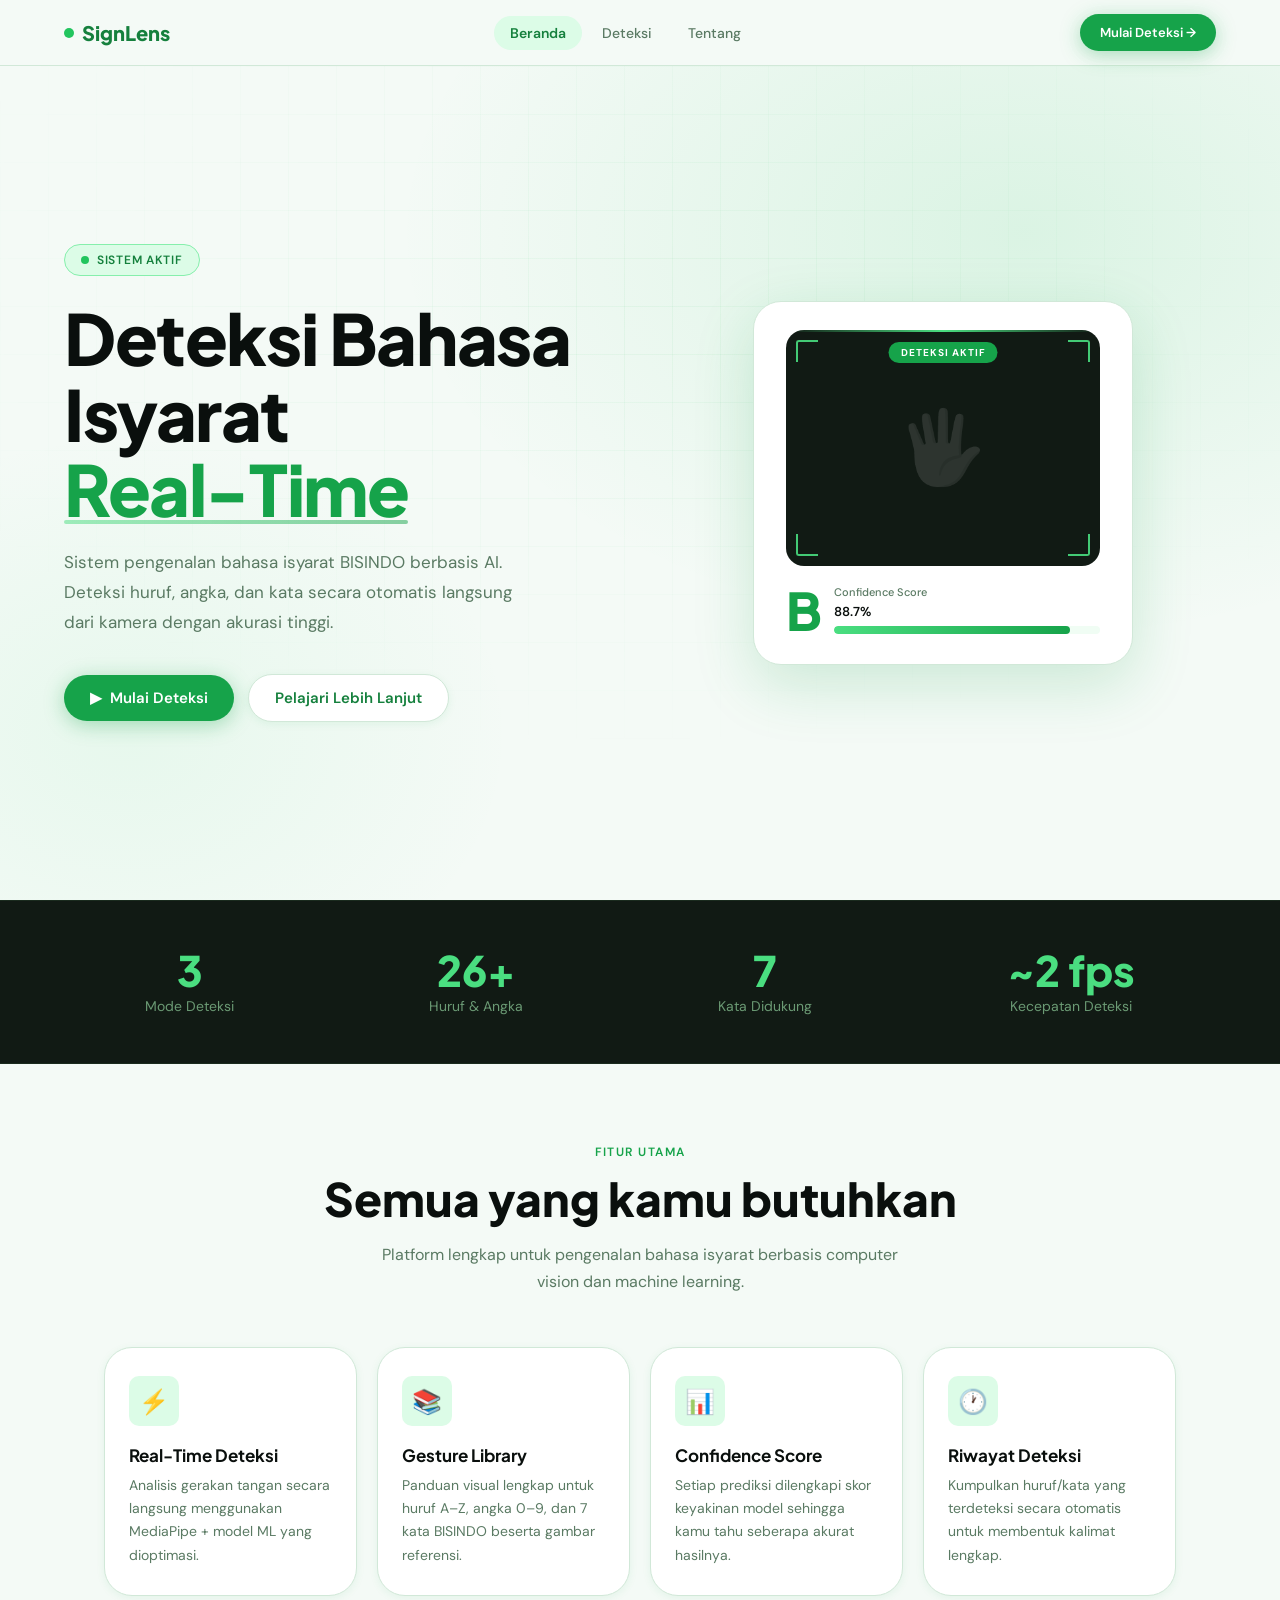
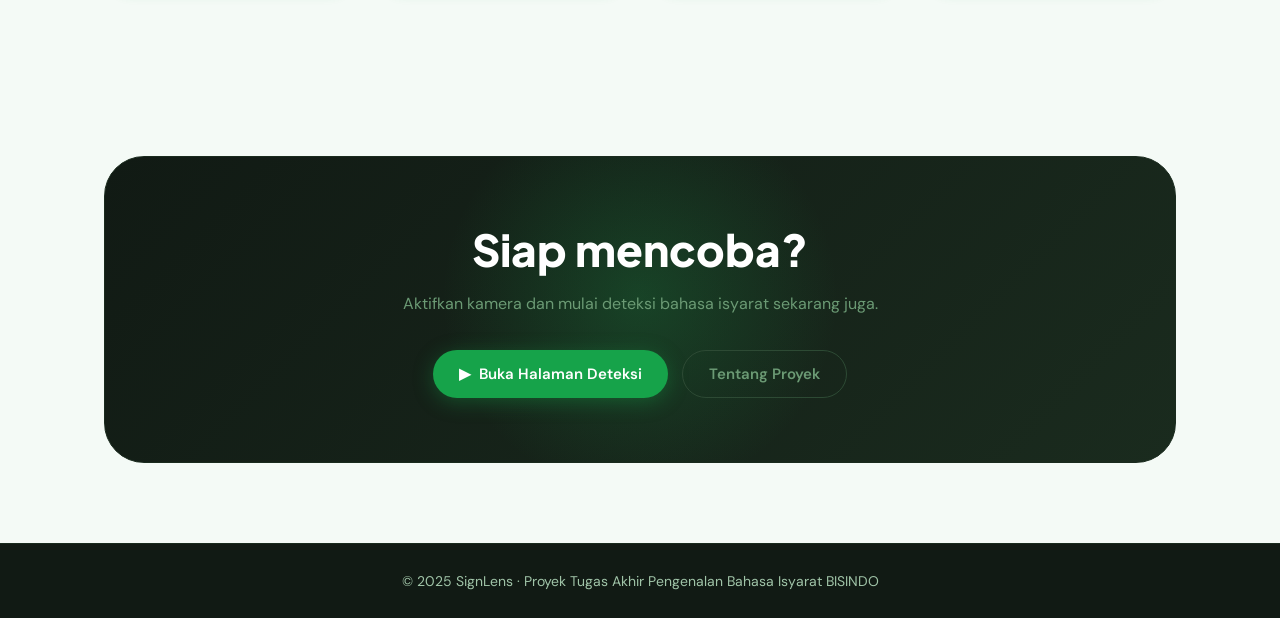
==== projeck aplikasi bahasa isyarat/sign_language_fixed/frontend/index.html @ 2c7aaaed "desing web baru" ====
<!DOCTYPE html>
<html lang="id">
<head>
  <meta charset="UTF-8" />
  <meta name="viewport" content="width=device-width, initial-scale=1.0" />
  <title>SignLens — Beranda</title>
  <link rel="preconnect" href="https://fonts.googleapis.com">
  <link href="https://fonts.googleapis.com/css2?family=Plus+Jakarta+Sans:wght@400;500;600;700;800&family=DM+Sans:ital,opsz,wght@0,9..40,300;0,9..40,400;0,9..40,500;1,9..40,400&display=swap" rel="stylesheet">
  <link rel="stylesheet" href="style.css" />
  <style>
    /* ── HERO ── */
    .hero {
      min-height: calc(100vh - 66px);
      display: flex;
      align-items: center;
      position: relative;
      overflow: hidden;
      padding: 60px 5vw;
    }

    .hero-bg {
      position: absolute;
      inset: 0;
      z-index: 0;
      background:
        radial-gradient(ellipse 70% 70% at 80% 20%, rgba(34,197,94,0.12) 0%, transparent 70%),
        radial-gradient(ellipse 50% 60% at 10% 80%, rgba(74,222,128,0.08) 0%, transparent 60%),
        var(--light-bg);
    }

    .hero-grid-lines {
      position: absolute;
      inset: 0;
      background-image:
        linear-gradient(rgba(34,197,94,0.06) 1px, transparent 1px),
        linear-gradient(90deg, rgba(34,197,94,0.06) 1px, transparent 1px);
      background-size: 48px 48px;
      mask-image: radial-gradient(ellipse 80% 70% at 50% 30%, black 0%, transparent 75%);
    }

    .hero-inner {
      position: relative;
      z-index: 1;
      max-width: 1200px;
      margin: 0 auto;
      width: 100%;
      display: grid;
      grid-template-columns: 1fr 1fr;
      gap: 60px;
      align-items: center;
    }

    .hero-badge {
      display: inline-flex;
      align-items: center;
      gap: 8px;
      background: var(--green-100);
      border: 1.5px solid var(--green-300, #86efac);
      color: var(--green-700);
      font-family: var(--font-body);
      font-weight: 600;
      font-size: 12px;
      letter-spacing: 0.06em;
      text-transform: uppercase;
      padding: 7px 16px;
      border-radius: 999px;
      margin-bottom: 24px;
    }

    .live-dot {
      width: 8px; height: 8px;
      background: var(--green-500);
      border-radius: 50%;
      animation: pulse-dot 1.4s infinite;
    }

    .hero-title {
      font-family: var(--font-display);
      font-size: clamp(38px, 5.5vw, 72px);
      font-weight: 800;
      line-height: 1.07;
      letter-spacing: -0.02em;
      margin-bottom: 22px;
      color: var(--dark);
    }

    .hero-title .accent {
      color: var(--green-600);
      position: relative;
      display: inline-block;
    }

    .hero-title .accent::after {
      content: '';
      position: absolute;
      bottom: 2px;
      left: 0; right: 0;
      height: 4px;
      background: linear-gradient(90deg, var(--green-400), var(--green-600));
      border-radius: 2px;
      opacity: 0.5;
    }

    .hero-desc {
      font-size: 17px;
      color: var(--text-muted);
      line-height: 1.75;
      margin-bottom: 36px;
      max-width: 480px;
    }

    .hero-cta {
      display: flex;
      gap: 14px;
      flex-wrap: wrap;
      align-items: center;
    }

    /* hero right — phone mockup */
    .hero-visual {
      position: relative;
      display: flex;
      justify-content: center;
      align-items: center;
    }

    .hero-card-float {
      background: white;
      border-radius: var(--radius-lg);
      border: 1.5px solid var(--border);
      box-shadow: var(--shadow-lg);
      padding: 28px 32px;
      width: 100%;
      max-width: 380px;
      animation: float-card 4s ease-in-out infinite;
    }

    @keyframes float-card {
      0%, 100% { transform: translateY(0); }
      50% { transform: translateY(-12px); }
    }

    .cam-preview-mock {
      width: 100%;
      aspect-ratio: 4/3;
      background: var(--dark-2);
      border-radius: var(--radius-md);
      overflow: hidden;
      position: relative;
      margin-bottom: 18px;
    }

    .cam-scan-line {
      position: absolute;
      left: 0; right: 0;
      height: 2px;
      background: linear-gradient(90deg, transparent, var(--green-400), transparent);
      animation: scan 2.8s linear infinite;
    }

    @keyframes scan {
      0% { top: 0; opacity: 0.9; }
      100% { top: 100%; opacity: 0.3; }
    }

    .cam-corner {
      position: absolute;
      width: 22px; height: 22px;
      border-color: var(--green-400);
      border-style: solid;
      opacity: 0.9;
    }
    .cam-corner.tl { top: 10px; left: 10px; border-width: 2px 0 0 2px; border-radius: 3px 0 0 0; }
    .cam-corner.tr { top: 10px; right: 10px; border-width: 2px 2px 0 0; border-radius: 0 3px 0 0; }
    .cam-corner.bl { bottom: 10px; left: 10px; border-width: 0 0 2px 2px; border-radius: 0 0 0 3px; }
    .cam-corner.br { bottom: 10px; right: 10px; border-width: 0 2px 2px 0; border-radius: 0 0 3px 0; }

    .cam-label {
      position: absolute;
      top: 12px;
      left: 50%;
      transform: translateX(-50%);
      background: var(--green-600);
      color: white;
      font-family: var(--font-body);
      font-weight: 700;
      font-size: 10px;
      letter-spacing: 0.1em;
      padding: 4px 12px;
      border-radius: 999px;
    }

    .cam-hand-icon {
      position: absolute;
      inset: 0;
      display: flex;
      align-items: center;
      justify-content: center;
      font-size: 72px;
      opacity: 0.15;
      filter: grayscale(1);
    }

    .result-mock {
      display: flex;
      align-items: center;
      justify-content: space-between;
      gap: 12px;
    }

    .result-mock-letter {
      font-family: var(--font-display);
      font-size: 52px;
      font-weight: 800;
      color: var(--green-600);
      line-height: 1;
    }

    .result-mock-right {
      flex: 1;
    }

    .result-mock-label {
      font-size: 11px;
      color: var(--text-muted);
      font-weight: 500;
      margin-bottom: 4px;
    }

    .result-mock-conf {
      font-size: 13px;
      font-weight: 600;
      color: var(--text-main);
      margin-bottom: 6px;
    }

    /* ── FEATURES ── */
    .features {
      padding: 80px 5vw;
      max-width: 1200px;
      margin: 0 auto;
    }

    .features-head {
      text-align: center;
      margin-bottom: 52px;
    }

    .features-grid {
      display: grid;
      grid-template-columns: repeat(4, 1fr);
      gap: 20px;
    }

    .feat-card {
      background: white;
      border-radius: var(--radius-lg);
      border: 1.5px solid var(--border);
      padding: 28px 24px;
      box-shadow: var(--shadow-sm);
      transition: all 0.25s;
    }

    .feat-card:hover {
      box-shadow: var(--shadow-md);
      transform: translateY(-4px);
      border-color: var(--green-300, #86efac);
    }

    .feat-icon {
      width: 50px; height: 50px;
      background: var(--green-100);
      border-radius: var(--radius-sm);
      display: flex;
      align-items: center;
      justify-content: center;
      font-size: 24px;
      margin-bottom: 18px;
    }

    .feat-title {
      font-family: var(--font-display);
      font-size: 17px;
      font-weight: 700;
      margin-bottom: 8px;
    }

    .feat-desc {
      font-size: 14px;
      color: var(--text-muted);
      line-height: 1.65;
    }

    /* ── STATS STRIP ── */
    .stats-strip {
      background: var(--dark-2);
      border-top: 1px solid var(--dark-3);
      border-bottom: 1px solid var(--dark-3);
      padding: 48px 5vw;
    }

    .stats-inner {
      max-width: 1200px;
      margin: 0 auto;
      display: flex;
      justify-content: space-around;
      flex-wrap: wrap;
      gap: 32px;
    }

    .stat-item {
      text-align: center;
    }

    .stat-num {
      font-family: var(--font-display);
      font-size: 42px;
      font-weight: 800;
      color: var(--green-400);
      line-height: 1;
      margin-bottom: 6px;
    }

    .stat-label {
      font-size: 14px;
      color: #6b9a74;
    }

    /* ── CTA SECTION ── */
    .cta-section {
      padding: 80px 5vw;
      text-align: center;
      max-width: 1200px;
      margin: 0 auto;
    }

    .cta-inner {
      background: linear-gradient(135deg, var(--dark-2) 0%, var(--dark-3) 100%);
      border-radius: var(--radius-xl);
      border: 1px solid var(--dark-3);
      padding: 64px 40px;
      position: relative;
      overflow: hidden;
    }

    .cta-glow {
      position: absolute;
      top: -60px; left: 50%;
      transform: translateX(-50%);
      width: 400px; height: 400px;
      background: radial-gradient(circle, rgba(34,197,94,0.2) 0%, transparent 70%);
      pointer-events: none;
    }

    .cta-title {
      font-family: var(--font-display);
      font-size: clamp(26px, 4vw, 44px);
      font-weight: 800;
      color: white;
      margin-bottom: 16px;
      position: relative;
    }

    .cta-desc {
      color: #6b9a74;
      font-size: 16px;
      margin-bottom: 36px;
      position: relative;
    }

    .cta-buttons {
      display: flex;
      gap: 14px;
      justify-content: center;
      flex-wrap: wrap;
      position: relative;
    }

    @media (max-width: 900px) {
      .hero-inner { grid-template-columns: 1fr; }
      .hero-visual { display: none; }
      .features-grid { grid-template-columns: 1fr 1fr; }
    }

    @media (max-width: 560px) {
      .features-grid { grid-template-columns: 1fr; }
    }
  </style>
</head>
<body>

<!-- NAV -->
<nav>
  <a href="index.html" class="nav-logo">
    <div class="nav-logo-dot"></div>
    SignLens
  </a>
  <ul class="nav-links">
    <li><a href="index.html" class="active">Beranda</a></li>
    <li><a href="deteksi.html">Deteksi</a></li>
    <li><a href="tentang.html">Tentang</a></li>
  </ul>
  <a href="deteksi.html" class="btn btn-primary" style="font-size:13px; padding:10px 20px;">Mulai Deteksi →</a>
</nav>

<!-- HERO -->
<section class="hero">
  <div class="hero-bg"></div>
  <div class="hero-grid-lines"></div>
  <div class="hero-inner">
    <div class="hero-left">
      <div class="hero-badge">
        <span class="live-dot"></span>
        Sistem Aktif
      </div>
      <h1 class="hero-title">
        Deteksi Bahasa<br>Isyarat <span class="accent">Real-Time</span>
      </h1>
      <p class="hero-desc">
        Sistem pengenalan bahasa isyarat BISINDO berbasis AI. Deteksi huruf, angka, dan kata secara otomatis langsung dari kamera dengan akurasi tinggi.
      </p>
      <div class="hero-cta">
        <a href="deteksi.html" class="btn btn-primary">▶&nbsp; Mulai Deteksi</a>
        <a href="tentang.html" class="btn btn-secondary">Pelajari Lebih Lanjut</a>
      </div>
    </div>

    <div class="hero-visual">
      <div class="hero-card-float">
        <div class="cam-preview-mock">
          <div class="cam-scan-line"></div>
          <div class="cam-corner tl"></div>
          <div class="cam-corner tr"></div>
          <div class="cam-corner bl"></div>
          <div class="cam-corner br"></div>
          <div class="cam-label">DETEKSI AKTIF</div>
          <div class="cam-hand-icon">🖐</div>
        </div>
        <div class="result-mock">
          <div class="result-mock-letter" id="demo-letter">A</div>
          <div class="result-mock-right">
            <div class="result-mock-label">Confidence Score</div>
            <div class="result-mock-conf" id="demo-conf">96.4%</div>
            <div class="conf-bar-wrap">
              <div class="conf-bar-fill" id="demo-bar" style="width:96.4%"></div>
            </div>
          </div>
        </div>
      </div>
    </div>
  </div>
</section>

<!-- STATS -->
<div class="stats-strip">
  <div class="stats-inner">
    <div class="stat-item">
      <div class="stat-num">3</div>
      <div class="stat-label">Mode Deteksi</div>
    </div>
    <div class="stat-item">
      <div class="stat-num">26+</div>
      <div class="stat-label">Huruf & Angka</div>
    </div>
    <div class="stat-item">
      <div class="stat-num">7</div>
      <div class="stat-label">Kata Didukung</div>
    </div>
    <div class="stat-item">
      <div class="stat-num">~2 fps</div>
      <div class="stat-label">Kecepatan Deteksi</div>
    </div>
  </div>
</div>

<!-- FEATURES -->
<section class="features">
  <div class="features-head">
    <div class="section-label">Fitur Utama</div>
    <h2 class="section-title">Semua yang kamu butuhkan</h2>
    <p class="section-sub" style="margin:0 auto; text-align:center;">Platform lengkap untuk pengenalan bahasa isyarat berbasis computer vision dan machine learning.</p>
  </div>

  <div class="features-grid">
    <div class="feat-card">
      <div class="feat-icon">⚡</div>
      <div class="feat-title">Real-Time Deteksi</div>
      <div class="feat-desc">Analisis gerakan tangan secara langsung menggunakan MediaPipe + model ML yang dioptimasi.</div>
    </div>
    <div class="feat-card">
      <div class="feat-icon">📚</div>
      <div class="feat-title">Gesture Library</div>
      <div class="feat-desc">Panduan visual lengkap untuk huruf A–Z, angka 0–9, dan 7 kata BISINDO beserta gambar referensi.</div>
    </div>
    <div class="feat-card">
      <div class="feat-icon">📊</div>
      <div class="feat-title">Confidence Score</div>
      <div class="feat-desc">Setiap prediksi dilengkapi skor keyakinan model sehingga kamu tahu seberapa akurat hasilnya.</div>
    </div>
    <div class="feat-card">
      <div class="feat-icon">🕐</div>
      <div class="feat-title">Riwayat Deteksi</div>
      <div class="feat-desc">Kumpulkan huruf/kata yang terdeteksi secara otomatis untuk membentuk kalimat lengkap.</div>
    </div>
  </div>
</section>

<!-- CTA -->
<section class="cta-section">
  <div class="cta-inner">
    <div class="cta-glow"></div>
    <h2 class="cta-title">Siap mencoba?</h2>
    <p class="cta-desc">Aktifkan kamera dan mulai deteksi bahasa isyarat sekarang juga.</p>
    <div class="cta-buttons">
      <a href="deteksi.html" class="btn btn-primary">▶&nbsp; Buka Halaman Deteksi</a>
      <a href="tentang.html" class="btn" style="background:transparent;color:#6b9a74;border:1.5px solid #2d4a34;">Tentang Proyek</a>
    </div>
  </div>
</section>

<footer>
  <p>© 2025 SignLens · Proyek Tugas Akhir Pengenalan Bahasa Isyarat BISINDO</p>
</footer>

<script>
  // Demo: cycle letters on hero card
  const letters = ['A','B','C','S','I','K','A','T','A'];
  const confs   = ['96.4','88.7','92.1','95.3','79.4','91.8','97.2','84.5','90.0'];
  let idx = 0;
  setInterval(() => {
    idx = (idx + 1) % letters.length;
    const el = document.getElementById('demo-letter');
    const cf = document.getElementById('demo-conf');
    const bar = document.getElementById('demo-bar');
    if (el) el.textContent = letters[idx];
    if (cf) cf.textContent = confs[idx] + '%';
    if (bar) bar.style.width = confs[idx] + '%';
  }, 1800);
</script>

</body>
</html>
---- projeck aplikasi bahasa isyarat/sign_language_fixed/frontend/style.css ----
@import url('https://fonts.googleapis.com/css2?family=Plus+Jakarta+Sans:wght@400;500;600;700;800&family=DM+Sans:ital,opsz,wght@0,9..40,300;0,9..40,400;0,9..40,500;1,9..40,400&display=swap');

:root {
  --green-50: #f0fdf4;
  --green-100: #dcfce7;
  --green-200: #bbf7d0;
  --green-400: #4ade80;
  --green-500: #22c55e;
  --green-600: #16a34a;
  --green-700: #15803d;
  --green-900: #14532d;
  --dark: #0a0f0d;
  --dark-2: #111a14;
  --dark-3: #1a2b1e;
  --mid: #2d4a34;
  --light-bg: #f4faf6;
  --card-bg: #ffffff;
  --text-main: #0a0f0d;
  --text-muted: #5a7a63;
  --text-light: #8fad97;
  --border: #d1e8d8;
  --shadow-sm: 0 2px 8px rgba(22,163,74,0.08);
  --shadow-md: 0 8px 32px rgba(22,163,74,0.12);
  --shadow-lg: 0 20px 60px rgba(22,163,74,0.18);
  --radius-sm: 10px;
  --radius-md: 18px;
  --radius-lg: 28px;
  --radius-xl: 40px;
  --font-display: 'Plus Jakarta Sans', sans-serif;
  --font-body: 'DM Sans', sans-serif;
}

*, *::before, *::after { box-sizing: border-box; margin: 0; padding: 0; }

html { scroll-behavior: smooth; }

body {
  font-family: var(--font-body);
  background: var(--light-bg);
  color: var(--text-main);
  min-height: 100vh;
  overflow-x: hidden;
}

/* ── NAV ── */
nav {
  position: sticky;
  top: 0;
  z-index: 100;
  background: rgba(244,250,246,0.88);
  backdrop-filter: blur(18px);
  -webkit-backdrop-filter: blur(18px);
  border-bottom: 1px solid var(--border);
  padding: 0 5vw;
  height: 66px;
  display: flex;
  align-items: center;
  justify-content: space-between;
}

.nav-logo {
  font-family: var(--font-display);
  font-size: 20px;
  font-weight: 800;
  color: var(--green-700);
  text-decoration: none;
  display: flex;
  align-items: center;
  gap: 8px;
}

.nav-logo-dot {
  width: 10px; height: 10px;
  background: var(--green-500);
  border-radius: 50%;
  animation: pulse-dot 2s infinite;
}

@keyframes pulse-dot {
  0%, 100% { box-shadow: 0 0 0 0 rgba(34,197,94,0.5); }
  50% { box-shadow: 0 0 0 6px rgba(34,197,94,0); }
}

.nav-links {
  display: flex;
  gap: 4px;
  list-style: none;
}

.nav-links a {
  font-family: var(--font-body);
  font-weight: 500;
  font-size: 14px;
  color: var(--text-muted);
  text-decoration: none;
  padding: 8px 16px;
  border-radius: 999px;
  transition: all 0.2s;
}

.nav-links a:hover, .nav-links a.active {
  background: var(--green-100);
  color: var(--green-700);
}

.nav-links a.active {
  font-weight: 600;
}

/* ── BUTTONS ── */
.btn {
  display: inline-flex;
  align-items: center;
  gap: 8px;
  font-family: var(--font-body);
  font-weight: 600;
  font-size: 15px;
  border: none;
  border-radius: 999px;
  padding: 13px 26px;
  cursor: pointer;
  transition: all 0.22s cubic-bezier(.4,0,.2,1);
  text-decoration: none;
}

.btn-primary {
  background: var(--green-600);
  color: white;
  box-shadow: 0 4px 20px rgba(22,163,74,0.35);
}
.btn-primary:hover {
  background: var(--green-700);
  box-shadow: 0 6px 28px rgba(22,163,74,0.45);
  transform: translateY(-1px);
}

.btn-secondary {
  background: white;
  color: var(--green-700);
  border: 1.5px solid var(--border);
  box-shadow: var(--shadow-sm);
}
.btn-secondary:hover {
  border-color: var(--green-400);
  box-shadow: var(--shadow-md);
  transform: translateY(-1px);
}

.btn-ghost {
  background: var(--green-50);
  color: var(--green-700);
  border: 1.5px solid var(--green-200);
}
.btn-ghost:hover {
  background: var(--green-100);
}

.btn:disabled {
  opacity: 0.45;
  cursor: not-allowed;
  transform: none !important;
}

/* ── CARDS ── */
.card {
  background: var(--card-bg);
  border-radius: var(--radius-lg);
  border: 1px solid var(--border);
  box-shadow: var(--shadow-sm);
  padding: 28px;
  transition: box-shadow 0.2s, transform 0.2s;
}

.card:hover {
  box-shadow: var(--shadow-md);
  transform: translateY(-2px);
}

/* ── BADGE ── */
.badge {
  display: inline-flex;
  align-items: center;
  gap: 6px;
  font-family: var(--font-body);
  font-weight: 600;
  font-size: 12px;
  letter-spacing: 0.04em;
  text-transform: uppercase;
  padding: 6px 14px;
  border-radius: 999px;
}

.badge-green {
  background: var(--green-100);
  color: var(--green-700);
  border: 1px solid var(--green-200);
}

.badge-dark {
  background: var(--dark);
  color: var(--green-400);
  border: 1px solid var(--dark-3);
}

/* ── SECTION ── */
.section {
  padding: 80px 5vw;
  max-width: 1200px;
  margin: 0 auto;
}

.section-label {
  font-family: var(--font-body);
  font-size: 12px;
  font-weight: 600;
  letter-spacing: 0.12em;
  text-transform: uppercase;
  color: var(--green-600);
  margin-bottom: 12px;
}

.section-title {
  font-family: var(--font-display);
  font-size: clamp(28px, 4vw, 46px);
  font-weight: 800;
  line-height: 1.15;
  color: var(--text-main);
  margin-bottom: 16px;
}

.section-sub {
  font-size: 16px;
  color: var(--text-muted);
  line-height: 1.7;
  max-width: 540px;
}

/* ── STATUS DOT ── */
.status-dot {
  display: inline-block;
  width: 9px; height: 9px;
  border-radius: 50%;
  background: #cbd5e1;
}
.status-dot.active {
  background: var(--green-500);
  box-shadow: 0 0 0 3px rgba(34,197,94,0.25);
  animation: pulse-dot 1.5s infinite;
}
.status-dot.error { background: #ef4444; }

/* ── HIDDEN ── */
.hidden { display: none !important; }

/* ── SCROLLBAR ── */
::-webkit-scrollbar { width: 6px; }
::-webkit-scrollbar-track { background: var(--light-bg); }
::-webkit-scrollbar-thumb { background: var(--green-200); border-radius: 3px; }

/* ── MODE BUTTONS ── */
.mode-bar {
  display: flex;
  gap: 8px;
  background: var(--green-50);
  border: 1.5px solid var(--green-200);
  border-radius: 999px;
  padding: 5px;
}

.mode-btn {
  font-family: var(--font-body);
  font-weight: 600;
  font-size: 14px;
  border: none;
  border-radius: 999px;
  padding: 9px 22px;
  cursor: pointer;
  color: var(--text-muted);
  background: transparent;
  transition: all 0.2s;
}
.mode-btn.active {
  background: var(--green-600);
  color: white;
  box-shadow: 0 3px 12px rgba(22,163,74,0.35);
}
.mode-btn:hover:not(.active) {
  background: var(--green-100);
  color: var(--green-700);
}

/* ── CONFIDENCE BAR ── */
.conf-bar-wrap {
  background: var(--green-50);
  border-radius: 999px;
  height: 8px;
  overflow: hidden;
  margin-top: 6px;
}
.conf-bar-fill {
  height: 100%;
  background: linear-gradient(90deg, var(--green-400), var(--green-600));
  border-radius: 999px;
  transition: width 0.4s ease;
}

/* ── FOOTER ── */
footer {
  background: var(--dark-2);
  color: #a0c4a8;
  text-align: center;
  padding: 28px;
  font-size: 14px;
  border-top: 1px solid var(--dark-3);
}
footer a { color: var(--green-400); text-decoration: none; }
footer a:hover { text-decoration: underline; }

/* ── RESPONSIVE ── */
@media (max-width: 768px) {
  .nav-links { display: none; }
  .section { padding: 52px 4vw; }
}
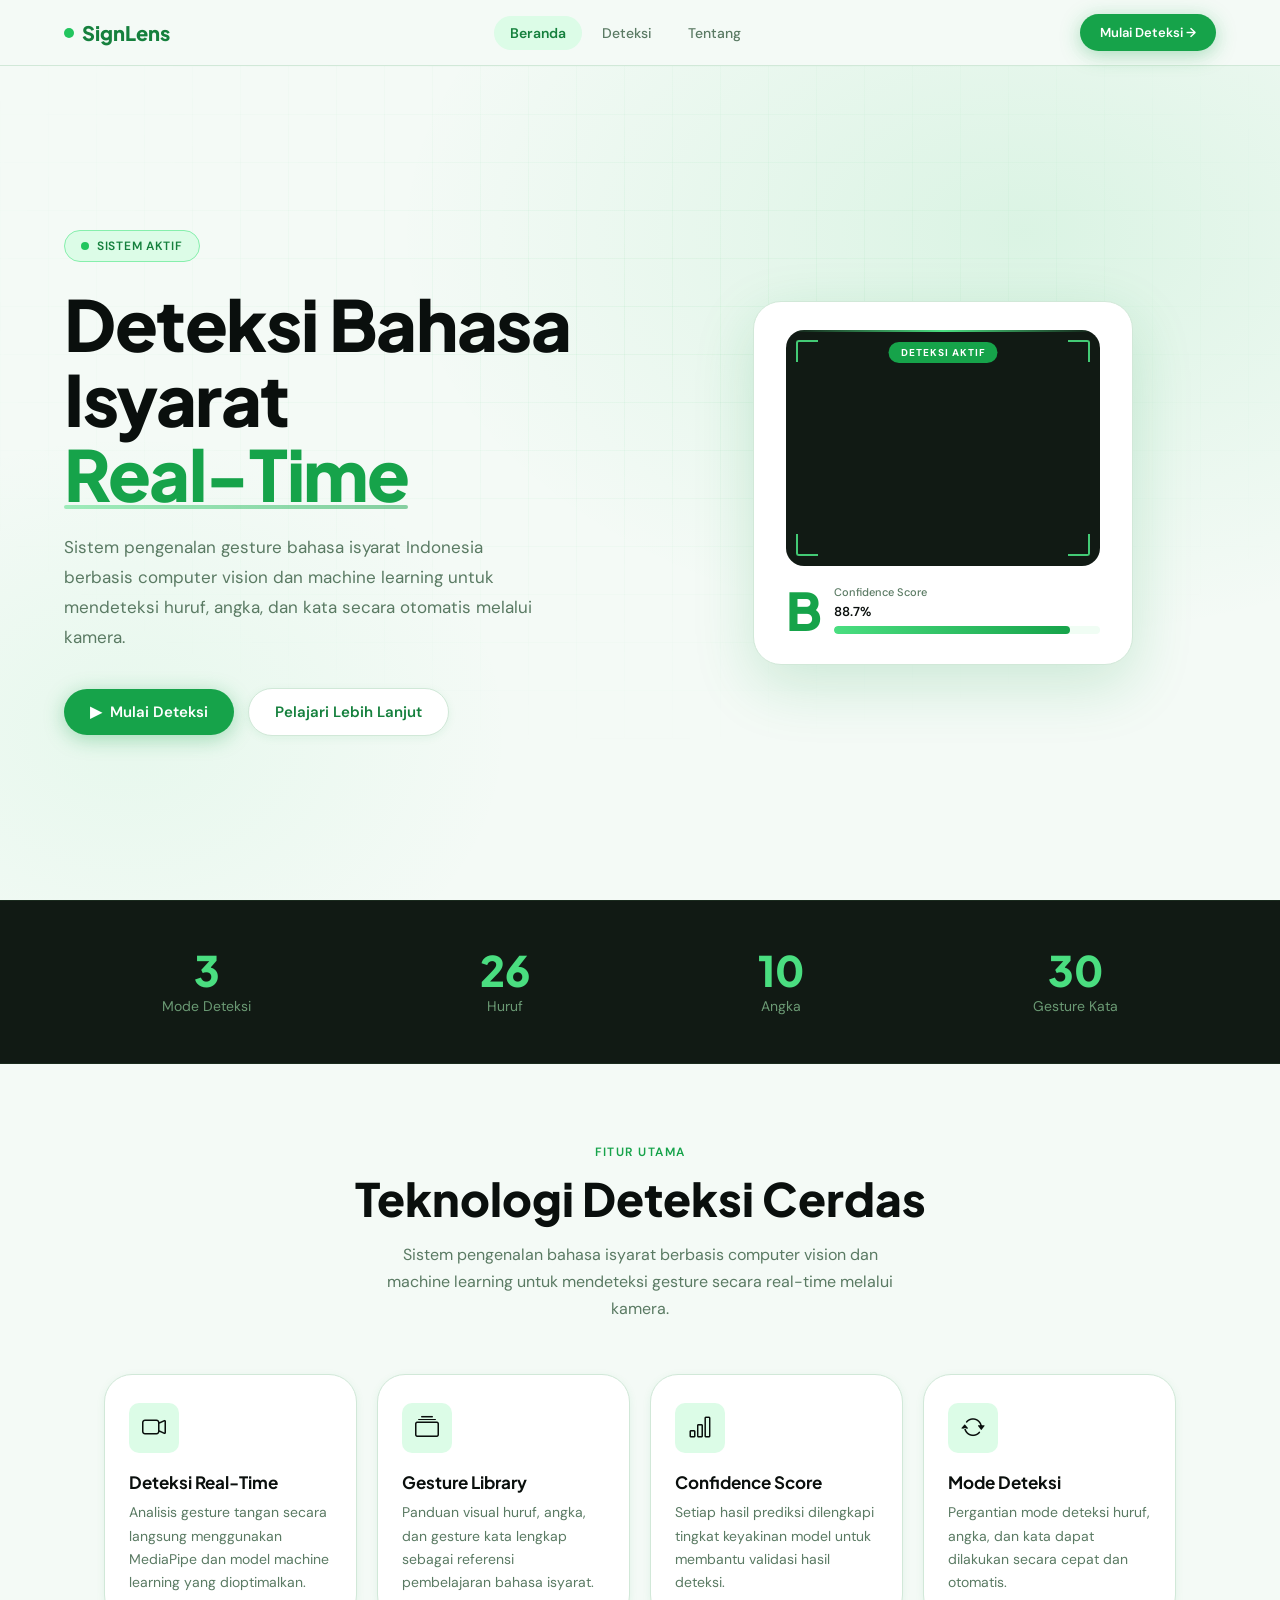
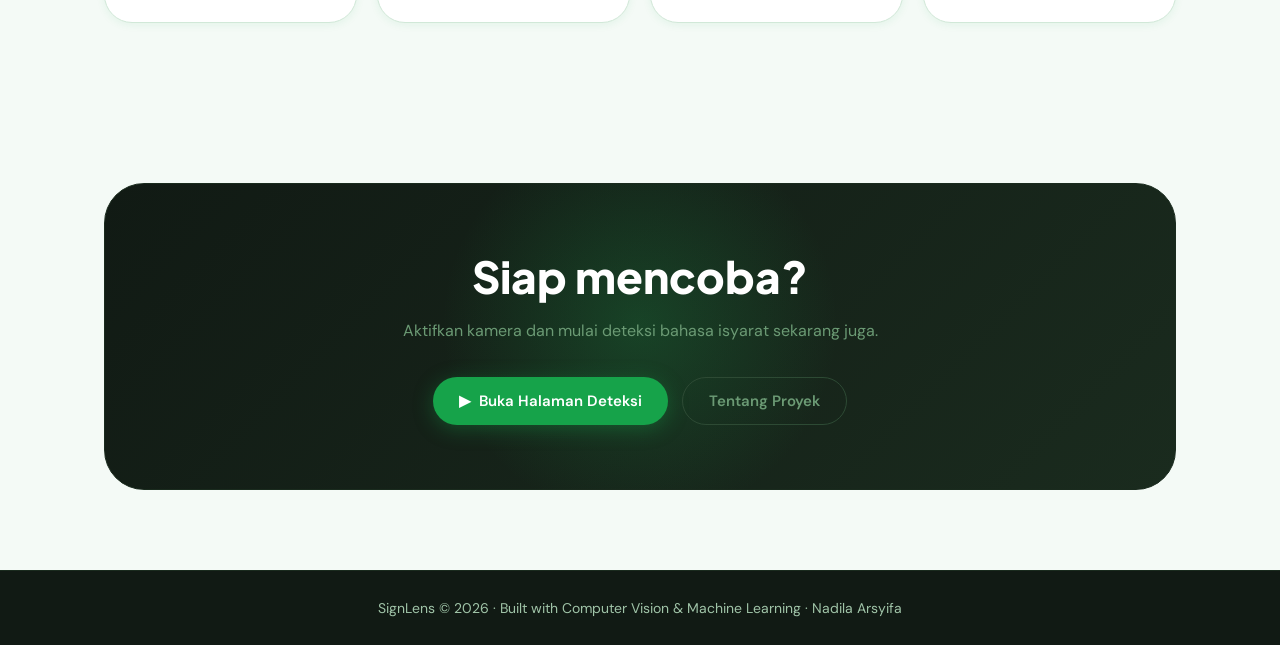
==== commit ec5fe5b5: "design web" ====
--- a/projeck aplikasi bahasa isyarat/sign_language_fixed/frontend/index.html
+++ b/projeck aplikasi bahasa isyarat/sign_language_fixed/frontend/index.html
@@ -7,6 +7,8 @@
   <link rel="preconnect" href="https://fonts.googleapis.com">
   <link href="https://fonts.googleapis.com/css2?family=Plus+Jakarta+Sans:wght@400;500;600;700;800&family=DM+Sans:ital,opsz,wght@0,9..40,300;0,9..40,400;0,9..40,500;1,9..40,400&display=swap" rel="stylesheet">
   <link rel="stylesheet" href="style.css" />
+  <link rel="stylesheet"
+  href="https://cdn.jsdelivr.net/npm/bootstrap-icons@1.11.3/font/bootstrap-icons.min.css">
   <style>
     /* ── HERO ── */
     .hero {
@@ -417,7 +419,7 @@
         Deteksi Bahasa<br>Isyarat <span class="accent">Real-Time</span>
       </h1>
       <p class="hero-desc">
-        Sistem pengenalan bahasa isyarat BISINDO berbasis AI. Deteksi huruf, angka, dan kata secara otomatis langsung dari kamera dengan akurasi tinggi.
+      Sistem pengenalan gesture bahasa isyarat Indonesia berbasis computer vision dan machine learning untuk mendeteksi huruf, angka, dan kata secara otomatis melalui kamera.
       </p>
       <div class="hero-cta">
         <a href="deteksi.html" class="btn btn-primary">▶&nbsp; Mulai Deteksi</a>
@@ -434,7 +436,7 @@
           <div class="cam-corner bl"></div>
           <div class="cam-corner br"></div>
           <div class="cam-label">DETEKSI AKTIF</div>
-          <div class="cam-hand-icon">🖐</div>
+          <div class="cam-hand-icon"></div>
         </div>
         <div class="result-mock">
           <div class="result-mock-letter" id="demo-letter">A</div>
@@ -459,16 +461,16 @@
       <div class="stat-label">Mode Deteksi</div>
     </div>
     <div class="stat-item">
-      <div class="stat-num">26+</div>
-      <div class="stat-label">Huruf & Angka</div>
+      <div class="stat-num">26</div>
+      <div class="stat-label">Huruf</div>
     </div>
     <div class="stat-item">
-      <div class="stat-num">7</div>
-      <div class="stat-label">Kata Didukung</div>
+      <div class="stat-num">10</div>
+      <div class="stat-label">Angka</div>
     </div>
     <div class="stat-item">
-      <div class="stat-num">~2 fps</div>
-      <div class="stat-label">Kecepatan Deteksi</div>
+      <div class="stat-num">30</div>
+      <div class="stat-label">Gesture Kata</div>
     </div>
   </div>
 </div>
@@ -477,32 +479,53 @@
 <section class="features">
   <div class="features-head">
     <div class="section-label">Fitur Utama</div>
-    <h2 class="section-title">Semua yang kamu butuhkan</h2>
-    <p class="section-sub" style="margin:0 auto; text-align:center;">Platform lengkap untuk pengenalan bahasa isyarat berbasis computer vision dan machine learning.</p>
+    <h2 class="section-title">Teknologi Deteksi Cerdas</h2>
+    <p class="section-sub" style="margin:0 auto; text-align:center;">Sistem pengenalan bahasa isyarat berbasis computer vision dan machine learning untuk mendeteksi gesture secara real-time melalui kamera.</p>
   </div>
 
   <div class="features-grid">
-    <div class="feat-card">
-      <div class="feat-icon">⚡</div>
-      <div class="feat-title">Real-Time Deteksi</div>
-      <div class="feat-desc">Analisis gerakan tangan secara langsung menggunakan MediaPipe + model ML yang dioptimasi.</div>
-    </div>
-    <div class="feat-card">
-      <div class="feat-icon">📚</div>
-      <div class="feat-title">Gesture Library</div>
-      <div class="feat-desc">Panduan visual lengkap untuk huruf A–Z, angka 0–9, dan 7 kata BISINDO beserta gambar referensi.</div>
-    </div>
-    <div class="feat-card">
-      <div class="feat-icon">📊</div>
-      <div class="feat-title">Confidence Score</div>
-      <div class="feat-desc">Setiap prediksi dilengkapi skor keyakinan model sehingga kamu tahu seberapa akurat hasilnya.</div>
-    </div>
-    <div class="feat-card">
-      <div class="feat-icon">🕐</div>
-      <div class="feat-title">Riwayat Deteksi</div>
-      <div class="feat-desc">Kumpulkan huruf/kata yang terdeteksi secara otomatis untuk membentuk kalimat lengkap.</div>
-    </div>
-  </div>
+
+  <div class="feat-card">
+    <div class="feat-icon">
+      <i class="bi bi-camera-video"></i>
+    </div>
+    <div class="feat-title">Deteksi Real-Time</div>
+    <div class="feat-desc">
+      Analisis gesture tangan secara langsung menggunakan MediaPipe dan model machine learning yang dioptimalkan.
+    </div>
+  </div>
+
+  <div class="feat-card">
+    <div class="feat-icon">
+      <i class="bi bi-collection"></i>
+    </div>
+    <div class="feat-title">Gesture Library</div>
+    <div class="feat-desc">
+      Panduan visual huruf, angka, dan gesture kata lengkap sebagai referensi pembelajaran bahasa isyarat.
+    </div>
+  </div>
+
+  <div class="feat-card">
+    <div class="feat-icon">
+      <i class="bi bi-bar-chart"></i>
+    </div>
+    <div class="feat-title">Confidence Score</div>
+    <div class="feat-desc">
+      Setiap hasil prediksi dilengkapi tingkat keyakinan model untuk membantu validasi hasil deteksi.
+    </div>
+  </div>
+
+  <div class="feat-card">
+    <div class="feat-icon">
+      <i class="bi bi-arrow-repeat"></i>
+    </div>
+    <div class="feat-title">Mode Deteksi</div>
+    <div class="feat-desc">
+      Pergantian mode deteksi huruf, angka, dan kata dapat dilakukan secara cepat dan otomatis.
+    </div>
+  </div>
+
+</div>
 </section>
 
 <!-- CTA -->
@@ -519,7 +542,7 @@
 </section>
 
 <footer>
-  <p>© 2025 SignLens · Proyek Tugas Akhir Pengenalan Bahasa Isyarat BISINDO</p>
+  <p>SignLens © 2026 · Built with Computer Vision & Machine Learning · Nadila Arsyifa</p>
 </footer>
 
 <script>
--- a/projeck aplikasi bahasa isyarat/sign_language_fixed/frontend/style.css
+++ b/projeck aplikasi bahasa isyarat/sign_language_fixed/frontend/style.css
@@ -320,4 +320,49 @@
 @media (max-width: 768px) {
   .nav-links { display: none; }
   .section { padding: 52px 4vw; }
-}+}
+
+/* ===== Statistik 4 Card Horizontal ===== */
+
+.stats-grid{
+  display:grid !important;
+  grid-template-columns:repeat(4,1fr) !important;
+  gap:16px !important;
+}
+
+.stat-card{
+  padding:22px 18px !important;
+}
+
+.stat-card-icon{
+  font-size:22px !important;
+}
+
+.stat-card-num{
+  font-size:34px !important;
+}
+
+.stat-card-label{
+  font-size:14px !important;
+}
+
+.stat-card-sub{
+  font-size:12px !important;
+  line-height:1.5 !important;
+}
+
+/* Tablet */
+@media (max-width: 980px){
+  .stats-grid{
+    grid-template-columns:repeat(2,1fr) !important;
+  }
+}
+
+/* HP */
+@media (max-width: 560px){
+  .stats-grid{
+    grid-template-columns:1fr !important;
+  }
+}
+
+
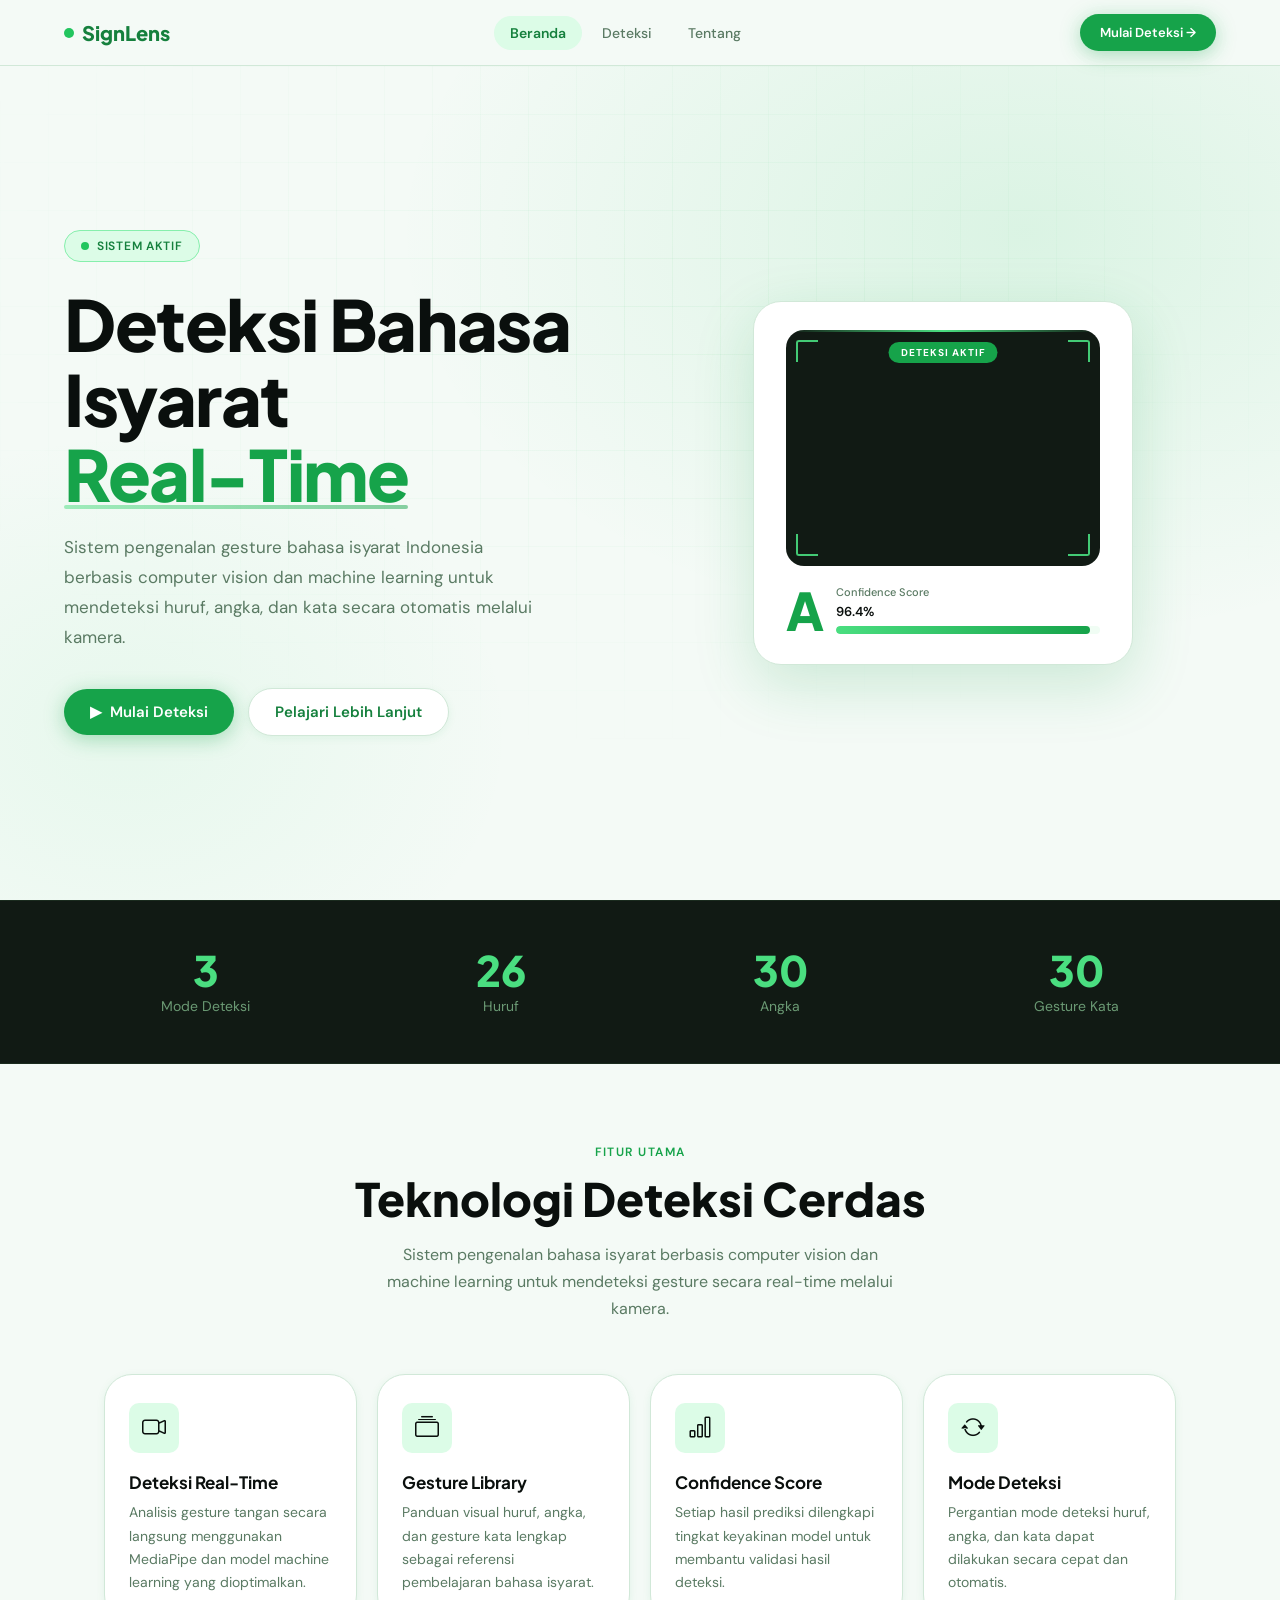
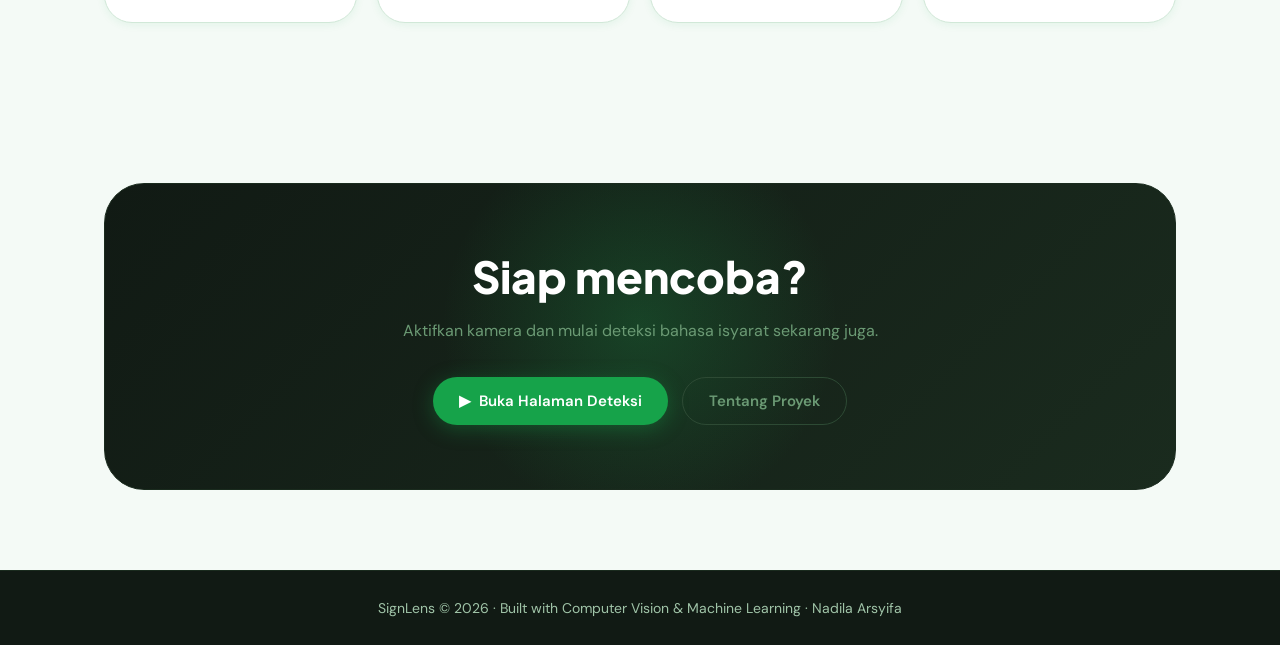
==== commit 02d9e7b5: "kommit mau final" ====
--- a/projeck aplikasi bahasa isyarat/sign_language_fixed/frontend/index.html
+++ b/projeck aplikasi bahasa isyarat/sign_language_fixed/frontend/index.html
@@ -465,7 +465,7 @@
       <div class="stat-label">Huruf</div>
     </div>
     <div class="stat-item">
-      <div class="stat-num">10</div>
+      <div class="stat-num">30</div>
       <div class="stat-label">Angka</div>
     </div>
     <div class="stat-item">
--- a/projeck aplikasi bahasa isyarat/sign_language_fixed/frontend/style.css
+++ b/projeck aplikasi bahasa isyarat/sign_language_fixed/frontend/style.css
@@ -366,3 +366,7 @@
 }
 
 
+/* Membalik video panduan angka agar tidak mirror */
+#angka-guide-video {
+  transform: scaleX(-1);
+}
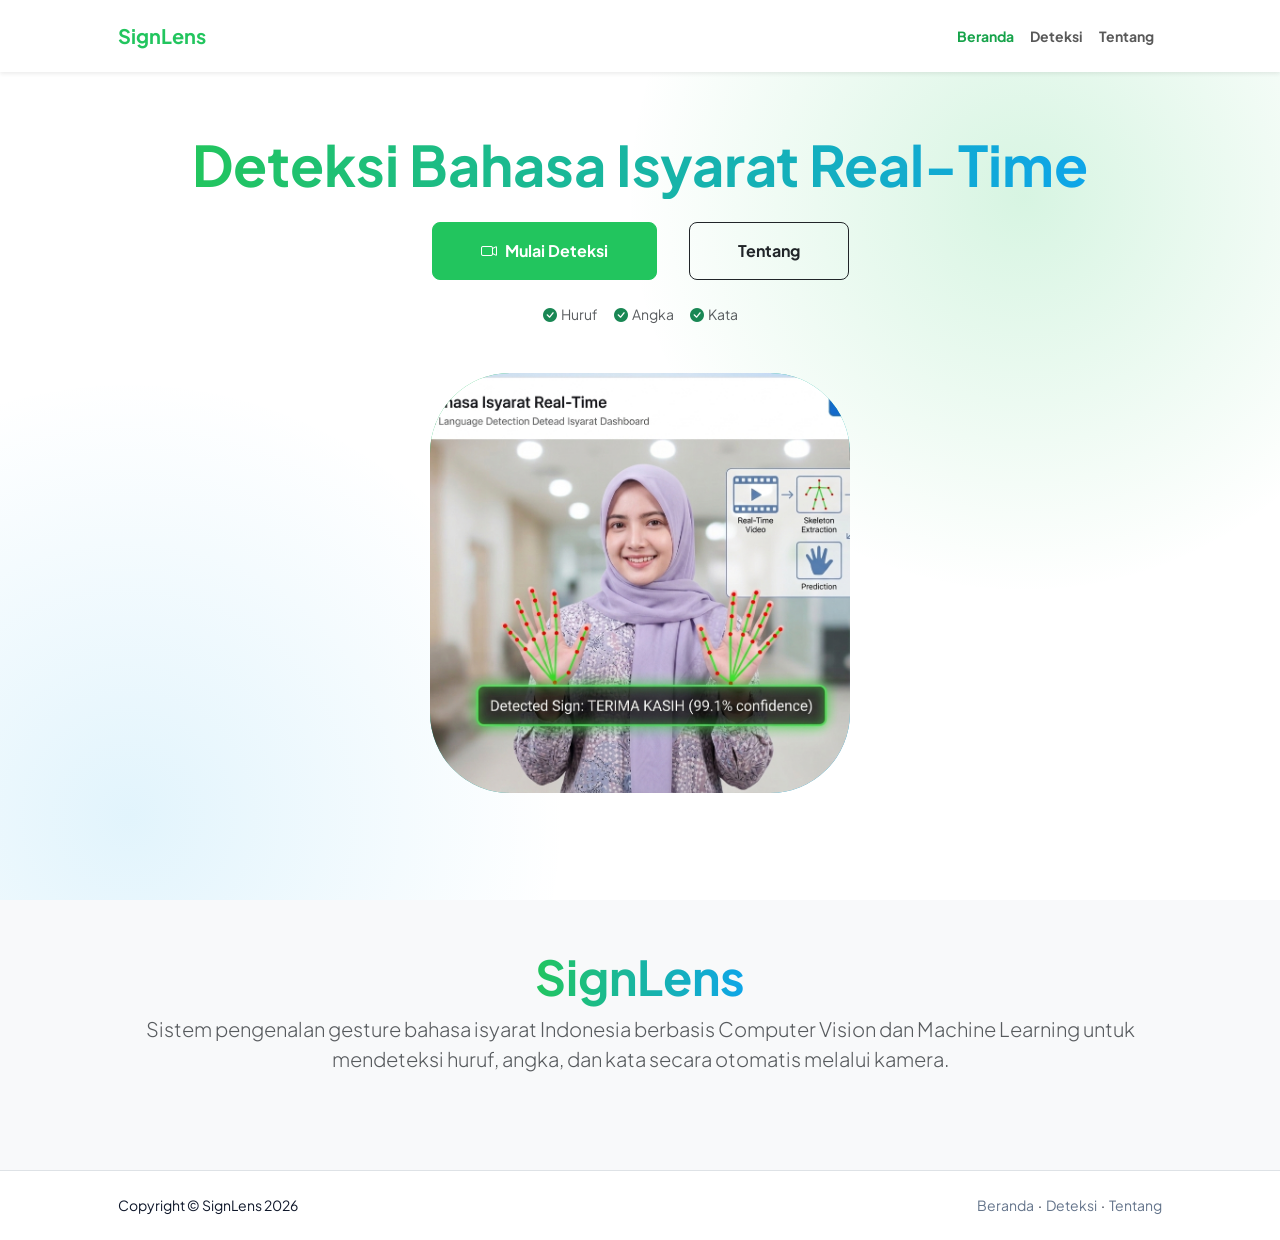
==== commit 1cea6884: "commit hampir final" ====
--- a/projeck aplikasi bahasa isyarat/sign_language_fixed/frontend/index.html
+++ b/projeck aplikasi bahasa isyarat/sign_language_fixed/frontend/index.html
@@ -1,565 +1,196 @@
 <!DOCTYPE html>
+
 <html lang="id">
 <head>
-  <meta charset="UTF-8" />
-  <meta name="viewport" content="width=device-width, initial-scale=1.0" />
-  <title>SignLens — Beranda</title>
-  <link rel="preconnect" href="https://fonts.googleapis.com">
-  <link href="https://fonts.googleapis.com/css2?family=Plus+Jakarta+Sans:wght@400;500;600;700;800&family=DM+Sans:ital,opsz,wght@0,9..40,300;0,9..40,400;0,9..40,500;1,9..40,400&display=swap" rel="stylesheet">
-  <link rel="stylesheet" href="style.css" />
-  <link rel="stylesheet"
-  href="https://cdn.jsdelivr.net/npm/bootstrap-icons@1.11.3/font/bootstrap-icons.min.css">
-  <style>
-    /* ── HERO ── */
-    .hero {
-      min-height: calc(100vh - 66px);
-      display: flex;
-      align-items: center;
-      position: relative;
-      overflow: hidden;
-      padding: 60px 5vw;
-    }
+<meta charset="utf-8"/>
+<meta content="width=device-width, initial-scale=1, shrink-to-fit=no" name="viewport"/>
+<meta content="" name="description"/>
+<meta content="" name="author"/>
+<title>SignLens - Beranda</title>
+<!-- Favicon-->
+<link href="assets/favicon.ico" rel="icon" type="image/x-icon"/>
+<!-- Custom Google font-->
+<link href="https://fonts.googleapis.com" rel="preconnect"/>
+<link crossorigin="" href="https://fonts.gstatic.com" rel="preconnect"/>
+<link href="https://fonts.googleapis.com/css2?family=Plus+Jakarta+Sans:wght@100;200;300;400;500;600;700;800;900&amp;display=swap" rel="stylesheet"/>
+<!-- Bootstrap icons-->
+<link href="https://cdn.jsdelivr.net/npm/bootstrap-icons@1.8.1/font/bootstrap-icons.css" rel="stylesheet"/>
+<link href="https://cdn.jsdelivr.net/npm/bootstrap@5.2.3/dist/css/bootstrap.min.css" rel="stylesheet"/>
+<!-- Core theme CSS (includes Bootstrap)-->
+<link href="css/styles.css" rel="stylesheet"/><link href="css/signlens-custom.css" rel="stylesheet"/>
+</head>
+<body class="d-flex flex-column h-100">
+<main class="flex-shrink-0">
+<!-- Navigation-->
+<nav class="navbar navbar-expand-lg navbar-light bg-white py-3 shadow-sm sticky-top">
+<div class="container px-5">
+<a class="navbar-brand" href="index.html"><span class="fw-bolder text-primary">SignLens</span></a>
+<button aria-controls="navbarSupportedContent" aria-expanded="false" aria-label="Toggle navigation" class="navbar-toggler" data-bs-target="#navbarSupportedContent" data-bs-toggle="collapse" type="button"><span class="navbar-toggler-icon"></span></button>
+<div class="collapse navbar-collapse" id="navbarSupportedContent">
+<ul class="navbar-nav ms-auto mb-2 mb-lg-0 small fw-bolder"><li class="nav-item"><a class="nav-link active" href="index.html">Beranda</a></li><li class="nav-item"><a class="nav-link" href="deteksi.html">Deteksi</a></li><li class="nav-item"><a class="nav-link" href="tentang.html">Tentang</a></li></ul>
+</div>
+</div>
+</nav>
+<!-- Header-->
+<header class="py-5 hero-section">
+<div class="container px-5 pb-5">
+<div class="row gx-5 align-items-center">
+<div class="col-xxl-5">
+<!-- Header text content-->
+<div class="text-center text-xxl-start">
+<div class="badge bg-gradient-primary-to-secondary text-white mb-4"></div>
+<h1 class="display-4 fw-bolder mb-4"><span class="text-gradient d-inline">Deteksi Bahasa Isyarat Real-Time</span></h1>
+<div class="d-grid gap-3 d-sm-flex justify-content-sm-center justify-content-xxl-start mb-4">
+<a class="btn btn-primary btn-lg px-5 py-3 me-sm-3 fs-6 fw-bolder" href="deteksi.html"><i class="bi bi-camera-video me-2"></i>Mulai Deteksi</a>
+<a class="btn btn-outline-dark btn-lg px-5 py-3 fs-6 fw-bolder" href="tentang.html">Tentang</a>
+</div>
+<div class="d-flex justify-content-center justify-content-xxl-start gap-3 flex-wrap small text-muted">
+<span><i class="bi bi-check-circle-fill text-success me-1"></i>Huruf</span>
+<span><i class="bi bi-check-circle-fill text-success me-1"></i>Angka</span>
+<span><i class="bi bi-check-circle-fill text-success me-1"></i>Kata</span>
+</div></div>
+</div>
+<div class="col-xxl-7">
+<!-- Header profile picture-->
+<div class="d-flex justify-content-center mt-5 mt-xxl-0">
+<div class="profile bg-gradient-primary-to-secondary">
+<!-- TIP: For best results, use a photo with a transparent background like the demo example below-->
+<!-- Watch a tutorial on how to do this on YouTube (link)-->
+<img alt="Ilustrasi SignLens" class="profile-img" src="assets/gambar_beranda.png"/>
+<div class="dots-1">
+<!-- SVG Dots-->
+<svg style="enable-background: new 0 0 191.6 1215.4" version="1.1" viewbox="0 0 191.6 1215.4" x="0px" xml:space="preserve" xmlns="http://www.w3.org/2000/svg" xmlns:xlink="http://www.w3.org/1999/xlink" y="0px">
+<g transform="translate(0.000000,1280.000000) scale(0.100000,-0.100000)">
+<path d="M227.7,12788.6c-105-35-200-141-222-248c-43-206,163-412,369-369c155,32,275,190,260,339c-11,105-90,213-190,262        C383.7,12801.6,289.7,12808.6,227.7,12788.6z"></path>
+<path d="M1507.7,12788.6c-151-50-253-216-222-362c25-119,136-230,254-255c194-41,395,142,375,339c-11,105-90,213-190,262        C1663.7,12801.6,1569.7,12808.6,1507.7,12788.6z"></path>
+<path d="M227.7,11508.6c-105-35-200-141-222-248c-43-206,163-412,369-369c155,32,275,190,260,339c-11,105-90,213-190,262        C383.7,11521.6,289.7,11528.6,227.7,11508.6z"></path>
+<path d="M1507.7,11508.6c-151-50-253-216-222-362c25-119,136-230,254-255c194-41,395,142,375,339c-11,105-90,213-190,262        C1663.7,11521.6,1569.7,11528.6,1507.7,11508.6z"></path>
+<path d="M227.7,10228.6c-105-35-200-141-222-248c-43-206,163-412,369-369c155,32,275,190,260,339c-11,105-90,213-190,262        C383.7,10241.6,289.7,10248.6,227.7,10228.6z"></path>
+<path d="M1507.7,10228.6c-105-35-200-141-222-248c-43-206,163-412,369-369c155,32,275,190,260,339c-11,105-90,213-190,262        C1663.7,10241.6,1569.7,10248.6,1507.7,10228.6z"></path>
+<path d="M227.7,8948.6c-105-35-200-141-222-248c-43-206,163-412,369-369c155,32,275,190,260,339c-11,105-90,213-190,262        C383.7,8961.6,289.7,8968.6,227.7,8948.6z"></path>
+<path d="M1507.7,8948.6c-105-35-200-141-222-248c-43-206,163-412,369-369c155,32,275,190,260,339c-11,105-90,213-190,262        C1663.7,8961.6,1569.7,8968.6,1507.7,8948.6z"></path>
+<path d="M227.7,7668.6c-105-35-200-141-222-248c-43-206,163-412,369-369c155,32,275,190,260,339c-11,105-90,213-190,262        C383.7,7681.6,289.7,7688.6,227.7,7668.6z"></path>
+<path d="M1507.7,7668.6c-105-35-200-141-222-248c-43-206,163-412,369-369c155,32,275,190,260,339c-11,105-90,213-190,262        C1663.7,7681.6,1569.7,7688.6,1507.7,7668.6z"></path>
+<path d="M227.7,6388.6c-105-35-200-141-222-248c-43-206,163-412,369-369c155,32,275,190,260,339c-11,105-90,213-190,262        C383.7,6401.6,289.7,6408.6,227.7,6388.6z"></path>
+<path d="M1507.7,6388.6c-105-35-200-141-222-248c-43-206,163-412,369-369c155,32,275,190,260,339c-11,105-90,213-190,262        C1663.7,6401.6,1569.7,6408.6,1507.7,6388.6z"></path>
+<path d="M227.7,5108.6c-105-35-200-141-222-248c-43-206,163-412,369-369c155,32,275,190,260,339c-11,105-90,213-190,262        C383.7,5121.6,289.7,5128.6,227.7,5108.6z"></path>
+<path d="M1507.7,5108.6c-105-35-200-141-222-248c-43-206,163-412,369-369c155,32,275,190,260,339c-11,105-90,213-190,262        C1663.7,5121.6,1569.7,5128.6,1507.7,5108.6z"></path>
+<path d="M227.7,3828.6c-105-35-200-141-222-248c-43-206,163-412,369-369c155,32,275,190,260,339c-11,105-90,213-190,262        C383.7,3841.6,289.7,3848.6,227.7,3828.6z"></path>
+<path d="M1507.7,3828.6c-105-35-200-141-222-248c-43-206,163-412,369-369c155,32,275,190,260,339c-11,105-90,213-190,262        C1663.7,3841.6,1569.7,3848.6,1507.7,3828.6z"></path>
+<path d="M227.7,2548.6c-105-35-200-141-222-248c-43-206,163-412,369-369c155,32,275,190,260,339c-11,105-90,213-190,262        C383.7,2561.6,289.7,2568.6,227.7,2548.6z"></path>
+<path d="M1507.7,2548.6c-105-35-200-141-222-248c-43-206,163-412,369-369c155,32,275,190,260,339c-11,105-90,213-190,262        C1663.7,2561.6,1569.7,2568.6,1507.7,2548.6z"></path>
+<path d="M227.7,1268.6c-105-35-200-141-222-248c-43-206,163-412,369-369c155,32,275,190,260,339c-11,105-90,213-190,262        C383.7,1281.6,289.7,1288.6,227.7,1268.6z"></path>
+<path d="M1507.7,1268.6c-105-35-200-141-222-248c-43-206,163-412,369-369c155,32,275,190,260,339c-11,105-90,213-190,262        C1663.7,1281.6,1569.7,1288.6,1507.7,1268.6z"></path>
+</g>
+</svg>
+<!-- END of SVG dots-->
+</div>
+<div class="dots-2">
+<!-- SVG Dots-->
+<svg style="enable-background: new 0 0 191.6 1215.4" version="1.1" viewbox="0 0 191.6 1215.4" x="0px" xml:space="preserve" xmlns="http://www.w3.org/2000/svg" xmlns:xlink="http://www.w3.org/1999/xlink" y="0px">
+<g transform="translate(0.000000,1280.000000) scale(0.100000,-0.100000)">
+<path d="M227.7,12788.6c-105-35-200-141-222-248c-43-206,163-412,369-369c155,32,275,190,260,339c-11,105-90,213-190,262        C383.7,12801.6,289.7,12808.6,227.7,12788.6z"></path>
+<path d="M1507.7,12788.6c-151-50-253-216-222-362c25-119,136-230,254-255c194-41,395,142,375,339c-11,105-90,213-190,262        C1663.7,12801.6,1569.7,12808.6,1507.7,12788.6z"></path>
+<path d="M227.7,11508.6c-105-35-200-141-222-248c-43-206,163-412,369-369c155,32,275,190,260,339c-11,105-90,213-190,262        C383.7,11521.6,289.7,11528.6,227.7,11508.6z"></path>
+<path d="M1507.7,11508.6c-151-50-253-216-222-362c25-119,136-230,254-255c194-41,395,142,375,339c-11,105-90,213-190,262        C1663.7,11521.6,1569.7,11528.6,1507.7,11508.6z"></path>
+<path d="M227.7,10228.6c-105-35-200-141-222-248c-43-206,163-412,369-369c155,32,275,190,260,339c-11,105-90,213-190,262        C383.7,10241.6,289.7,10248.6,227.7,10228.6z"></path>
+<path d="M1507.7,10228.6c-105-35-200-141-222-248c-43-206,163-412,369-369c155,32,275,190,260,339c-11,105-90,213-190,262        C1663.7,10241.6,1569.7,10248.6,1507.7,10228.6z"></path>
+<path d="M227.7,8948.6c-105-35-200-141-222-248c-43-206,163-412,369-369c155,32,275,190,260,339c-11,105-90,213-190,262        C383.7,8961.6,289.7,8968.6,227.7,8948.6z"></path>
+<path d="M1507.7,8948.6c-105-35-200-141-222-248c-43-206,163-412,369-369c155,32,275,190,260,339c-11,105-90,213-190,262        C1663.7,8961.6,1569.7,8968.6,1507.7,8948.6z"></path>
+<path d="M227.7,7668.6c-105-35-200-141-222-248c-43-206,163-412,369-369c155,32,275,190,260,339c-11,105-90,213-190,262        C383.7,7681.6,289.7,7688.6,227.7,7668.6z"></path>
+<path d="M1507.7,7668.6c-105-35-200-141-222-248c-43-206,163-412,369-369c155,32,275,190,260,339c-11,105-90,213-190,262        C1663.7,7681.6,1569.7,7688.6,1507.7,7668.6z"></path>
+<path d="M227.7,6388.6c-105-35-200-141-222-248c-43-206,163-412,369-369c155,32,275,190,260,339c-11,105-90,213-190,262        C383.7,6401.6,289.7,6408.6,227.7,6388.6z"></path>
+<path d="M1507.7,6388.6c-105-35-200-141-222-248c-43-206,163-412,369-369c155,32,275,190,260,339c-11,105-90,213-190,262        C1663.7,6401.6,1569.7,6408.6,1507.7,6388.6z"></path>
+<path d="M227.7,5108.6c-105-35-200-141-222-248c-43-206,163-412,369-369c155,32,275,190,260,339c-11,105-90,213-190,262        C383.7,5121.6,289.7,5128.6,227.7,5108.6z"></path>
+<path d="M1507.7,5108.6c-105-35-200-141-222-248c-43-206,163-412,369-369c155,32,275,190,260,339c-11,105-90,213-190,262        C1663.7,5121.6,1569.7,5128.6,1507.7,5108.6z"></path>
+<path d="M227.7,3828.6c-105-35-200-141-222-248c-43-206,163-412,369-369c155,32,275,190,260,339c-11,105-90,213-190,262        C383.7,3841.6,289.7,3848.6,227.7,3828.6z"></path>
+<path d="M1507.7,3828.6c-105-35-200-141-222-248c-43-206,163-412,369-369c155,32,275,190,260,339c-11,105-90,213-190,262        C1663.7,3841.6,1569.7,3848.6,1507.7,3828.6z"></path>
+<path d="M227.7,2548.6c-105-35-200-141-222-248c-43-206,163-412,369-369c155,32,275,190,260,339c-11,105-90,213-190,262        C383.7,2561.6,289.7,2568.6,227.7,2548.6z"></path>
+<path d="M1507.7,2548.6c-105-35-200-141-222-248c-43-206,163-412,369-369c155,32,275,190,260,339c-11,105-90,213-190,262        C1663.7,2561.6,1569.7,2568.6,1507.7,2548.6z"></path>
+<path d="M227.7,1268.6c-105-35-200-141-222-248c-43-206,163-412,369-369c155,32,275,190,260,339c-11,105-90,213-190,262        C383.7,1281.6,289.7,1288.6,227.7,1268.6z"></path>
+<path d="M1507.7,1268.6c-105-35-200-141-222-248c-43-206,163-412,369-369c155,32,275,190,260,339c-11,105-90,213-190,262        C1663.7,1281.6,1569.7,1288.6,1507.7,1268.6z"></path>
+</g>
+</svg>
+<!-- END of SVG dots-->
+</div>
+<div class="dots-3">
+<!-- SVG Dots-->
+<svg style="enable-background: new 0 0 191.6 1215.4" version="1.1" viewbox="0 0 191.6 1215.4" x="0px" xml:space="preserve" xmlns="http://www.w3.org/2000/svg" xmlns:xlink="http://www.w3.org/1999/xlink" y="0px">
+<g transform="translate(0.000000,1280.000000) scale(0.100000,-0.100000)">
+<path d="M227.7,12788.6c-105-35-200-141-222-248c-43-206,163-412,369-369c155,32,275,190,260,339c-11,105-90,213-190,262        C383.7,12801.6,289.7,12808.6,227.7,12788.6z"></path>
+<path d="M1507.7,12788.6c-151-50-253-216-222-362c25-119,136-230,254-255c194-41,395,142,375,339c-11,105-90,213-190,262        C1663.7,12801.6,1569.7,12808.6,1507.7,12788.6z"></path>
+<path d="M227.7,11508.6c-105-35-200-141-222-248c-43-206,163-412,369-369c155,32,275,190,260,339c-11,105-90,213-190,262        C383.7,11521.6,289.7,11528.6,227.7,11508.6z"></path>
+<path d="M1507.7,11508.6c-151-50-253-216-222-362c25-119,136-230,254-255c194-41,395,142,375,339c-11,105-90,213-190,262        C1663.7,11521.6,1569.7,11528.6,1507.7,11508.6z"></path>
+<path d="M227.7,10228.6c-105-35-200-141-222-248c-43-206,163-412,369-369c155,32,275,190,260,339c-11,105-90,213-190,262        C383.7,10241.6,289.7,10248.6,227.7,10228.6z"></path>
+<path d="M1507.7,10228.6c-105-35-200-141-222-248c-43-206,163-412,369-369c155,32,275,190,260,339c-11,105-90,213-190,262        C1663.7,10241.6,1569.7,10248.6,1507.7,10228.6z"></path>
+<path d="M227.7,8948.6c-105-35-200-141-222-248c-43-206,163-412,369-369c155,32,275,190,260,339c-11,105-90,213-190,262        C383.7,8961.6,289.7,8968.6,227.7,8948.6z"></path>
+<path d="M1507.7,8948.6c-105-35-200-141-222-248c-43-206,163-412,369-369c155,32,275,190,260,339c-11,105-90,213-190,262        C1663.7,8961.6,1569.7,8968.6,1507.7,8948.6z"></path>
+<path d="M227.7,7668.6c-105-35-200-141-222-248c-43-206,163-412,369-369c155,32,275,190,260,339c-11,105-90,213-190,262        C383.7,7681.6,289.7,7688.6,227.7,7668.6z"></path>
+<path d="M1507.7,7668.6c-105-35-200-141-222-248c-43-206,163-412,369-369c155,32,275,190,260,339c-11,105-90,213-190,262        C1663.7,7681.6,1569.7,7688.6,1507.7,7668.6z"></path>
+<path d="M227.7,6388.6c-105-35-200-141-222-248c-43-206,163-412,369-369c155,32,275,190,260,339c-11,105-90,213-190,262        C383.7,6401.6,289.7,6408.6,227.7,6388.6z"></path>
+<path d="M1507.7,6388.6c-105-35-200-141-222-248c-43-206,163-412,369-369c155,32,275,190,260,339c-11,105-90,213-190,262        C1663.7,6401.6,1569.7,6408.6,1507.7,6388.6z"></path>
+<path d="M227.7,5108.6c-105-35-200-141-222-248c-43-206,163-412,369-369c155,32,275,190,260,339c-11,105-90,213-190,262        C383.7,5121.6,289.7,5128.6,227.7,5108.6z"></path>
+<path d="M1507.7,5108.6c-105-35-200-141-222-248c-43-206,163-412,369-369c155,32,275,190,260,339c-11,105-90,213-190,262        C1663.7,5121.6,1569.7,5128.6,1507.7,5108.6z"></path>
+<path d="M227.7,3828.6c-105-35-200-141-222-248c-43-206,163-412,369-369c155,32,275,190,260,339c-11,105-90,213-190,262        C383.7,3841.6,289.7,3848.6,227.7,3828.6z"></path>
+<path d="M1507.7,3828.6c-105-35-200-141-222-248c-43-206,163-412,369-369c155,32,275,190,260,339c-11,105-90,213-190,262        C1663.7,3841.6,1569.7,3848.6,1507.7,3828.6z"></path>
+<path d="M227.7,2548.6c-105-35-200-141-222-248c-43-206,163-412,369-369c155,32,275,190,260,339c-11,105-90,213-190,262        C383.7,2561.6,289.7,2568.6,227.7,2548.6z"></path>
+<path d="M1507.7,2548.6c-105-35-200-141-222-248c-43-206,163-412,369-369c155,32,275,190,260,339c-11,105-90,213-190,262        C1663.7,2561.6,1569.7,2568.6,1507.7,2548.6z"></path>
+<path d="M227.7,1268.6c-105-35-200-141-222-248c-43-206,163-412,369-369c155,32,275,190,260,339c-11,105-90,213-190,262        C383.7,1281.6,289.7,1288.6,227.7,1268.6z"></path>
+<path d="M1507.7,1268.6c-105-35-200-141-222-248c-43-206,163-412,369-369c155,32,275,190,260,339c-11,105-90,213-190,262        C1663.7,1281.6,1569.7,1288.6,1507.7,1268.6z"></path>
+</g>
+</svg>
+<!-- END of SVG dots-->
+</div>
+<div class="dots-4">
+<!-- SVG Dots-->
+<svg style="enable-background: new 0 0 191.6 1215.4" version="1.1" viewbox="0 0 191.6 1215.4" x="0px" xml:space="preserve" xmlns="http://www.w3.org/2000/svg" xmlns:xlink="http://www.w3.org/1999/xlink" y="0px">
+<g transform="translate(0.000000,1280.000000) scale(0.100000,-0.100000)">
+<path d="M227.7,12788.6c-105-35-200-141-222-248c-43-206,163-412,369-369c155,32,275,190,260,339c-11,105-90,213-190,262        C383.7,12801.6,289.7,12808.6,227.7,12788.6z"></path>
+<path d="M1507.7,12788.6c-151-50-253-216-222-362c25-119,136-230,254-255c194-41,395,142,375,339c-11,105-90,213-190,262        C1663.7,12801.6,1569.7,12808.6,1507.7,12788.6z"></path>
+<path d="M227.7,11508.6c-105-35-200-141-222-248c-43-206,163-412,369-369c155,32,275,190,260,339c-11,105-90,213-190,262        C383.7,11521.6,289.7,11528.6,227.7,11508.6z"></path>
+<path d="M1507.7,11508.6c-151-50-253-216-222-362c25-119,136-230,254-255c194-41,395,142,375,339c-11,105-90,213-190,262        C1663.7,11521.6,1569.7,11528.6,1507.7,11508.6z"></path>
+<path d="M227.7,10228.6c-105-35-200-141-222-248c-43-206,163-412,369-369c155,32,275,190,260,339c-11,105-90,213-190,262        C383.7,10241.6,289.7,10248.6,227.7,10228.6z"></path>
+<path d="M1507.7,10228.6c-105-35-200-141-222-248c-43-206,163-412,369-369c155,32,275,190,260,339c-11,105-90,213-190,262        C1663.7,10241.6,1569.7,10248.6,1507.7,10228.6z"></path>
+<path d="M227.7,8948.6c-105-35-200-141-222-248c-43-206,163-412,369-369c155,32,275,190,260,339c-11,105-90,213-190,262        C383.7,8961.6,289.7,8968.6,227.7,8948.6z"></path>
+<path d="M1507.7,8948.6c-105-35-200-141-222-248c-43-206,163-412,369-369c155,32,275,190,260,339c-11,105-90,213-190,262        C1663.7,8961.6,1569.7,8968.6,1507.7,8948.6z"></path>
+<path d="M227.7,7668.6c-105-35-200-141-222-248c-43-206,163-412,369-369c155,32,275,190,260,339c-11,105-90,213-190,262        C383.7,7681.6,289.7,7688.6,227.7,7668.6z"></path>
+<path d="M1507.7,7668.6c-105-35-200-141-222-248c-43-206,163-412,369-369c155,32,275,190,260,339c-11,105-90,213-190,262        C1663.7,7681.6,1569.7,7688.6,1507.7,7668.6z"></path>
+<path d="M227.7,6388.6c-105-35-200-141-222-248c-43-206,163-412,369-369c155,32,275,190,260,339c-11,105-90,213-190,262        C383.7,6401.6,289.7,6408.6,227.7,6388.6z"></path>
+<path d="M1507.7,6388.6c-105-35-200-141-222-248c-43-206,163-412,369-369c155,32,275,190,260,339c-11,105-90,213-190,262        C1663.7,6401.6,1569.7,6408.6,1507.7,6388.6z"></path>
+<path d="M227.7,5108.6c-105-35-200-141-222-248c-43-206,163-412,369-369c155,32,275,190,260,339c-11,105-90,213-190,262        C383.7,5121.6,289.7,5128.6,227.7,5108.6z"></path>
+<path d="M1507.7,5108.6c-105-35-200-141-222-248c-43-206,163-412,369-369c155,32,275,190,260,339c-11,105-90,213-190,262        C1663.7,5121.6,1569.7,5128.6,1507.7,5108.6z"></path>
+<path d="M227.7,3828.6c-105-35-200-141-222-248c-43-206,163-412,369-369c155,32,275,190,260,339c-11,105-90,213-190,262        C383.7,3841.6,289.7,3848.6,227.7,3828.6z"></path>
+<path d="M1507.7,3828.6c-105-35-200-141-222-248c-43-206,163-412,369-369c155,32,275,190,260,339c-11,105-90,213-190,262        C1663.7,3841.6,1569.7,3848.6,1507.7,3828.6z"></path>
+<path d="M227.7,2548.6c-105-35-200-141-222-248c-43-206,163-412,369-369c155,32,275,190,260,339c-11,105-90,213-190,262        C383.7,2561.6,289.7,2568.6,227.7,2548.6z"></path>
+<path d="M1507.7,2548.6c-105-35-200-141-222-248c-43-206,163-412,369-369c155,32,275,190,260,339c-11,105-90,213-190,262        C1663.7,2561.6,1569.7,2568.6,1507.7,2548.6z"></path>
+<path d="M227.7,1268.6c-105-35-200-141-222-248c-43-206,163-412,369-369c155,32,275,190,260,339c-11,105-90,213-190,262        C383.7,1281.6,289.7,1288.6,227.7,1268.6z"></path>
+<path d="M1507.7,1268.6c-105-35-200-141-222-248c-43-206,163-412,369-369c155,32,275,190,260,339c-11,105-90,213-190,262        C1663.7,1281.6,1569.7,1288.6,1507.7,1268.6z"></path>
+</g>
+</svg>
+<!-- END of SVG dots-->
+</div>
+</div>
+</div>
+</div>
+</div>
+</div>
+</header>
+<!-- About Section-->
 
-    .hero-bg {
-      position: absolute;
-      inset: 0;
-      z-index: 0;
-      background:
-        radial-gradient(ellipse 70% 70% at 80% 20%, rgba(34,197,94,0.12) 0%, transparent 70%),
-        radial-gradient(ellipse 50% 60% at 10% 80%, rgba(74,222,128,0.08) 0%, transparent 60%),
-        var(--light-bg);
-    }
-
-    .hero-grid-lines {
-      position: absolute;
-      inset: 0;
-      background-image:
-        linear-gradient(rgba(34,197,94,0.06) 1px, transparent 1px),
-        linear-gradient(90deg, rgba(34,197,94,0.06) 1px, transparent 1px);
-      background-size: 48px 48px;
-      mask-image: radial-gradient(ellipse 80% 70% at 50% 30%, black 0%, transparent 75%);
-    }
-
-    .hero-inner {
-      position: relative;
-      z-index: 1;
-      max-width: 1200px;
-      margin: 0 auto;
-      width: 100%;
-      display: grid;
-      grid-template-columns: 1fr 1fr;
-      gap: 60px;
-      align-items: center;
-    }
-
-    .hero-badge {
-      display: inline-flex;
-      align-items: center;
-      gap: 8px;
-      background: var(--green-100);
-      border: 1.5px solid var(--green-300, #86efac);
-      color: var(--green-700);
-      font-family: var(--font-body);
-      font-weight: 600;
-      font-size: 12px;
-      letter-spacing: 0.06em;
-      text-transform: uppercase;
-      padding: 7px 16px;
-      border-radius: 999px;
-      margin-bottom: 24px;
-    }
-
-    .live-dot {
-      width: 8px; height: 8px;
-      background: var(--green-500);
-      border-radius: 50%;
-      animation: pulse-dot 1.4s infinite;
-    }
-
-    .hero-title {
-      font-family: var(--font-display);
-      font-size: clamp(38px, 5.5vw, 72px);
-      font-weight: 800;
-      line-height: 1.07;
-      letter-spacing: -0.02em;
-      margin-bottom: 22px;
-      color: var(--dark);
-    }
-
-    .hero-title .accent {
-      color: var(--green-600);
-      position: relative;
-      display: inline-block;
-    }
-
-    .hero-title .accent::after {
-      content: '';
-      position: absolute;
-      bottom: 2px;
-      left: 0; right: 0;
-      height: 4px;
-      background: linear-gradient(90deg, var(--green-400), var(--green-600));
-      border-radius: 2px;
-      opacity: 0.5;
-    }
-
-    .hero-desc {
-      font-size: 17px;
-      color: var(--text-muted);
-      line-height: 1.75;
-      margin-bottom: 36px;
-      max-width: 480px;
-    }
-
-    .hero-cta {
-      display: flex;
-      gap: 14px;
-      flex-wrap: wrap;
-      align-items: center;
-    }
-
-    /* hero right — phone mockup */
-    .hero-visual {
-      position: relative;
-      display: flex;
-      justify-content: center;
-      align-items: center;
-    }
-
-    .hero-card-float {
-      background: white;
-      border-radius: var(--radius-lg);
-      border: 1.5px solid var(--border);
-      box-shadow: var(--shadow-lg);
-      padding: 28px 32px;
-      width: 100%;
-      max-width: 380px;
-      animation: float-card 4s ease-in-out infinite;
-    }
-
-    @keyframes float-card {
-      0%, 100% { transform: translateY(0); }
-      50% { transform: translateY(-12px); }
-    }
-
-    .cam-preview-mock {
-      width: 100%;
-      aspect-ratio: 4/3;
-      background: var(--dark-2);
-      border-radius: var(--radius-md);
-      overflow: hidden;
-      position: relative;
-      margin-bottom: 18px;
-    }
-
-    .cam-scan-line {
-      position: absolute;
-      left: 0; right: 0;
-      height: 2px;
-      background: linear-gradient(90deg, transparent, var(--green-400), transparent);
-      animation: scan 2.8s linear infinite;
-    }
-
-    @keyframes scan {
-      0% { top: 0; opacity: 0.9; }
-      100% { top: 100%; opacity: 0.3; }
-    }
-
-    .cam-corner {
-      position: absolute;
-      width: 22px; height: 22px;
-      border-color: var(--green-400);
-      border-style: solid;
-      opacity: 0.9;
-    }
-    .cam-corner.tl { top: 10px; left: 10px; border-width: 2px 0 0 2px; border-radius: 3px 0 0 0; }
-    .cam-corner.tr { top: 10px; right: 10px; border-width: 2px 2px 0 0; border-radius: 0 3px 0 0; }
-    .cam-corner.bl { bottom: 10px; left: 10px; border-width: 0 0 2px 2px; border-radius: 0 0 0 3px; }
-    .cam-corner.br { bottom: 10px; right: 10px; border-width: 0 2px 2px 0; border-radius: 0 0 3px 0; }
-
-    .cam-label {
-      position: absolute;
-      top: 12px;
-      left: 50%;
-      transform: translateX(-50%);
-      background: var(--green-600);
-      color: white;
-      font-family: var(--font-body);
-      font-weight: 700;
-      font-size: 10px;
-      letter-spacing: 0.1em;
-      padding: 4px 12px;
-      border-radius: 999px;
-    }
-
-    .cam-hand-icon {
-      position: absolute;
-      inset: 0;
-      display: flex;
-      align-items: center;
-      justify-content: center;
-      font-size: 72px;
-      opacity: 0.15;
-      filter: grayscale(1);
-    }
-
-    .result-mock {
-      display: flex;
-      align-items: center;
-      justify-content: space-between;
-      gap: 12px;
-    }
-
-    .result-mock-letter {
-      font-family: var(--font-display);
-      font-size: 52px;
-      font-weight: 800;
-      color: var(--green-600);
-      line-height: 1;
-    }
-
-    .result-mock-right {
-      flex: 1;
-    }
-
-    .result-mock-label {
-      font-size: 11px;
-      color: var(--text-muted);
-      font-weight: 500;
-      margin-bottom: 4px;
-    }
-
-    .result-mock-conf {
-      font-size: 13px;
-      font-weight: 600;
-      color: var(--text-main);
-      margin-bottom: 6px;
-    }
-
-    /* ── FEATURES ── */
-    .features {
-      padding: 80px 5vw;
-      max-width: 1200px;
-      margin: 0 auto;
-    }
-
-    .features-head {
-      text-align: center;
-      margin-bottom: 52px;
-    }
-
-    .features-grid {
-      display: grid;
-      grid-template-columns: repeat(4, 1fr);
-      gap: 20px;
-    }
-
-    .feat-card {
-      background: white;
-      border-radius: var(--radius-lg);
-      border: 1.5px solid var(--border);
-      padding: 28px 24px;
-      box-shadow: var(--shadow-sm);
-      transition: all 0.25s;
-    }
-
-    .feat-card:hover {
-      box-shadow: var(--shadow-md);
-      transform: translateY(-4px);
-      border-color: var(--green-300, #86efac);
-    }
-
-    .feat-icon {
-      width: 50px; height: 50px;
-      background: var(--green-100);
-      border-radius: var(--radius-sm);
-      display: flex;
-      align-items: center;
-      justify-content: center;
-      font-size: 24px;
-      margin-bottom: 18px;
-    }
-
-    .feat-title {
-      font-family: var(--font-display);
-      font-size: 17px;
-      font-weight: 700;
-      margin-bottom: 8px;
-    }
-
-    .feat-desc {
-      font-size: 14px;
-      color: var(--text-muted);
-      line-height: 1.65;
-    }
-
-    /* ── STATS STRIP ── */
-    .stats-strip {
-      background: var(--dark-2);
-      border-top: 1px solid var(--dark-3);
-      border-bottom: 1px solid var(--dark-3);
-      padding: 48px 5vw;
-    }
-
-    .stats-inner {
-      max-width: 1200px;
-      margin: 0 auto;
-      display: flex;
-      justify-content: space-around;
-      flex-wrap: wrap;
-      gap: 32px;
-    }
-
-    .stat-item {
-      text-align: center;
-    }
-
-    .stat-num {
-      font-family: var(--font-display);
-      font-size: 42px;
-      font-weight: 800;
-      color: var(--green-400);
-      line-height: 1;
-      margin-bottom: 6px;
-    }
-
-    .stat-label {
-      font-size: 14px;
-      color: #6b9a74;
-    }
-
-    /* ── CTA SECTION ── */
-    .cta-section {
-      padding: 80px 5vw;
-      text-align: center;
-      max-width: 1200px;
-      margin: 0 auto;
-    }
-
-    .cta-inner {
-      background: linear-gradient(135deg, var(--dark-2) 0%, var(--dark-3) 100%);
-      border-radius: var(--radius-xl);
-      border: 1px solid var(--dark-3);
-      padding: 64px 40px;
-      position: relative;
-      overflow: hidden;
-    }
-
-    .cta-glow {
-      position: absolute;
-      top: -60px; left: 50%;
-      transform: translateX(-50%);
-      width: 400px; height: 400px;
-      background: radial-gradient(circle, rgba(34,197,94,0.2) 0%, transparent 70%);
-      pointer-events: none;
-    }
-
-    .cta-title {
-      font-family: var(--font-display);
-      font-size: clamp(26px, 4vw, 44px);
-      font-weight: 800;
-      color: white;
-      margin-bottom: 16px;
-      position: relative;
-    }
-
-    .cta-desc {
-      color: #6b9a74;
-      font-size: 16px;
-      margin-bottom: 36px;
-      position: relative;
-    }
-
-    .cta-buttons {
-      display: flex;
-      gap: 14px;
-      justify-content: center;
-      flex-wrap: wrap;
-      position: relative;
-    }
-
-    @media (max-width: 900px) {
-      .hero-inner { grid-template-columns: 1fr; }
-      .hero-visual { display: none; }
-      .features-grid { grid-template-columns: 1fr 1fr; }
-    }
-
-    @media (max-width: 560px) {
-      .features-grid { grid-template-columns: 1fr; }
-    }
-  </style>
-</head>
-<body>
-
-<!-- NAV -->
-<nav>
-  <a href="index.html" class="nav-logo">
-    <div class="nav-logo-dot"></div>
-    SignLens
-  </a>
-  <ul class="nav-links">
-    <li><a href="index.html" class="active">Beranda</a></li>
-    <li><a href="deteksi.html">Deteksi</a></li>
-    <li><a href="tentang.html">Tentang</a></li>
-  </ul>
-  <a href="deteksi.html" class="btn btn-primary" style="font-size:13px; padding:10px 20px;">Mulai Deteksi →</a>
-</nav>
-
-<!-- HERO -->
-<section class="hero">
-  <div class="hero-bg"></div>
-  <div class="hero-grid-lines"></div>
-  <div class="hero-inner">
-    <div class="hero-left">
-      <div class="hero-badge">
-        <span class="live-dot"></span>
-        Sistem Aktif
-      </div>
-      <h1 class="hero-title">
-        Deteksi Bahasa<br>Isyarat <span class="accent">Real-Time</span>
-      </h1>
-      <p class="hero-desc">
-      Sistem pengenalan gesture bahasa isyarat Indonesia berbasis computer vision dan machine learning untuk mendeteksi huruf, angka, dan kata secara otomatis melalui kamera.
-      </p>
-      <div class="hero-cta">
-        <a href="deteksi.html" class="btn btn-primary">▶&nbsp; Mulai Deteksi</a>
-        <a href="tentang.html" class="btn btn-secondary">Pelajari Lebih Lanjut</a>
-      </div>
-    </div>
-
-    <div class="hero-visual">
-      <div class="hero-card-float">
-        <div class="cam-preview-mock">
-          <div class="cam-scan-line"></div>
-          <div class="cam-corner tl"></div>
-          <div class="cam-corner tr"></div>
-          <div class="cam-corner bl"></div>
-          <div class="cam-corner br"></div>
-          <div class="cam-label">DETEKSI AKTIF</div>
-          <div class="cam-hand-icon"></div>
-        </div>
-        <div class="result-mock">
-          <div class="result-mock-letter" id="demo-letter">A</div>
-          <div class="result-mock-right">
-            <div class="result-mock-label">Confidence Score</div>
-            <div class="result-mock-conf" id="demo-conf">96.4%</div>
-            <div class="conf-bar-wrap">
-              <div class="conf-bar-fill" id="demo-bar" style="width:96.4%"></div>
-            </div>
-          </div>
-        </div>
-      </div>
-    </div>
-  </div>
-</section>
-
-<!-- STATS -->
-<div class="stats-strip">
-  <div class="stats-inner">
-    <div class="stat-item">
-      <div class="stat-num">3</div>
-      <div class="stat-label">Mode Deteksi</div>
-    </div>
-    <div class="stat-item">
-      <div class="stat-num">26</div>
-      <div class="stat-label">Huruf</div>
-    </div>
-    <div class="stat-item">
-      <div class="stat-num">30</div>
-      <div class="stat-label">Angka</div>
-    </div>
-    <div class="stat-item">
-      <div class="stat-num">30</div>
-      <div class="stat-label">Gesture Kata</div>
-    </div>
-  </div>
+<section class="bg-light py-5">
+<div class="container px-5">
+<div class="text-center mb-5">
+<h2 class="display-5 fw-bolder"><span class="text-gradient d-inline">SignLens</span></h2>
+<p class="lead text-muted mb-0">Sistem pengenalan gesture bahasa isyarat Indonesia berbasis Computer Vision dan Machine Learning untuk mendeteksi huruf, angka, dan kata secara otomatis melalui kamera.</p>
 </div>
-
-<!-- FEATURES -->
-<section class="features">
-  <div class="features-head">
-    <div class="section-label">Fitur Utama</div>
-    <h2 class="section-title">Teknologi Deteksi Cerdas</h2>
-    <p class="section-sub" style="margin:0 auto; text-align:center;">Sistem pengenalan bahasa isyarat berbasis computer vision dan machine learning untuk mendeteksi gesture secara real-time melalui kamera.</p>
-  </div>
-
-  <div class="features-grid">
-
-  <div class="feat-card">
-    <div class="feat-icon">
-      <i class="bi bi-camera-video"></i>
-    </div>
-    <div class="feat-title">Deteksi Real-Time</div>
-    <div class="feat-desc">
-      Analisis gesture tangan secara langsung menggunakan MediaPipe dan model machine learning yang dioptimalkan.
-    </div>
-  </div>
-
-  <div class="feat-card">
-    <div class="feat-icon">
-      <i class="bi bi-collection"></i>
-    </div>
-    <div class="feat-title">Gesture Library</div>
-    <div class="feat-desc">
-      Panduan visual huruf, angka, dan gesture kata lengkap sebagai referensi pembelajaran bahasa isyarat.
-    </div>
-  </div>
-
-  <div class="feat-card">
-    <div class="feat-icon">
-      <i class="bi bi-bar-chart"></i>
-    </div>
-    <div class="feat-title">Confidence Score</div>
-    <div class="feat-desc">
-      Setiap hasil prediksi dilengkapi tingkat keyakinan model untuk membantu validasi hasil deteksi.
-    </div>
-  </div>
-
-  <div class="feat-card">
-    <div class="feat-icon">
-      <i class="bi bi-arrow-repeat"></i>
-    </div>
-    <div class="feat-title">Mode Deteksi</div>
-    <div class="feat-desc">
-      Pergantian mode deteksi huruf, angka, dan kata dapat dilakukan secara cepat dan otomatis.
-    </div>
-  </div>
-
 </div>
 </section>
-
-<!-- CTA -->
-<section class="cta-section">
-  <div class="cta-inner">
-    <div class="cta-glow"></div>
-    <h2 class="cta-title">Siap mencoba?</h2>
-    <p class="cta-desc">Aktifkan kamera dan mulai deteksi bahasa isyarat sekarang juga.</p>
-    <div class="cta-buttons">
-      <a href="deteksi.html" class="btn btn-primary">▶&nbsp; Buka Halaman Deteksi</a>
-      <a href="tentang.html" class="btn" style="background:transparent;color:#6b9a74;border:1.5px solid #2d4a34;">Tentang Proyek</a>
-    </div>
-  </div>
-</section>
-
-<footer>
-  <p>SignLens © 2026 · Built with Computer Vision & Machine Learning · Nadila Arsyifa</p>
-</footer>
-
-<script>
-  // Demo: cycle letters on hero card
-  const letters = ['A','B','C','S','I','K','A','T','A'];
-  const confs   = ['96.4','88.7','92.1','95.3','79.4','91.8','97.2','84.5','90.0'];
-  let idx = 0;
-  setInterval(() => {
-    idx = (idx + 1) % letters.length;
-    const el = document.getElementById('demo-letter');
-    const cf = document.getElementById('demo-conf');
-    const bar = document.getElementById('demo-bar');
-    if (el) el.textContent = letters[idx];
-    if (cf) cf.textContent = confs[idx] + '%';
-    if (bar) bar.style.width = confs[idx] + '%';
-  }, 1800);
-</script>
-
+</main>
+<!-- Footer-->
+<footer class="bg-white py-4 mt-auto border-top"><div class="container px-5"><div class="row align-items-center justify-content-between flex-column flex-sm-row gap-2"><div class="col-auto"><div class="small m-0">Copyright © SignLens 2026</div></div><div class="col-auto small"><a class="footer-link" href="index.html">Beranda</a><span class="mx-1">·</span><a class="footer-link" href="deteksi.html">Deteksi</a><span class="mx-1">·</span><a class="footer-link" href="tentang.html">Tentang</a></div></div></div></footer>
+<!-- Bootstrap core JS-->
+<script src="https://cdn.jsdelivr.net/npm/bootstrap@5.2.3/dist/js/bootstrap.bundle.min.js"></script>
+<!-- Core theme JS-->
+<script src="js/scripts.js"></script>
 </body>
-</html>+</html>
--- a/projeck aplikasi bahasa isyarat/sign_language_fixed/frontend/css/styles.css
+++ b/projeck aplikasi bahasa isyarat/sign_language_fixed/frontend/css/styles.css
@@ -0,0 +1,515 @@
+/* ==========================================================
+   SignLens Custom Style
+   Tetap mempertahankan kerangka Bootstrap
+========================================================== */
+
+/* ==========================================================
+   1. Root Variable
+========================================================== */
+:root {
+    --sl-green: #22c55e;
+    --sl-green-dark: #16a34a;
+    --sl-blue: #0ea5e9;
+    --sl-dark: #0f172a;
+    --sl-soft: #f0fdf4;
+}
+
+/* ==========================================================
+   2. Global Style
+========================================================== */
+body {
+    font-family: 'Plus Jakarta Sans', system-ui, -apple-system, BlinkMacSystemFont, 'Segoe UI', sans-serif;
+    background: #f8fafc;
+    color: var(--sl-dark);
+}
+
+.hidden {
+    display: none !important;
+}
+
+/* ==========================================================
+   3. Navbar
+========================================================== */
+.navbar-brand span,
+.navbar-brand .text-primary {
+    color: var(--sl-green) !important;
+}
+
+.navbar .nav-link.active,
+.navbar .nav-link:hover {
+    color: var(--sl-green-dark) !important;
+}
+
+/* ==========================================================
+   4. Override Warna Bootstrap
+========================================================== */
+.text-primary {
+    color: var(--sl-green-dark) !important;
+}
+
+.bg-primary {
+    background-color: var(--sl-green) !important;
+}
+
+.text-gradient {
+    background: linear-gradient(90deg, var(--sl-green), var(--sl-blue));
+    -webkit-background-clip: text;
+    background-clip: text;
+    color: transparent;
+}
+
+.bg-gradient-primary-to-secondary {
+    background: linear-gradient(135deg, var(--sl-green), var(--sl-blue)) !important;
+}
+
+/* ==========================================================
+   5. Button
+========================================================== */
+.btn-primary {
+    background-color: var(--sl-green) !important;
+    border-color: var(--sl-green) !important;
+}
+
+.btn-primary:hover {
+    background-color: var(--sl-green-dark) !important;
+    border-color: var(--sl-green-dark) !important;
+}
+
+.btn-outline-primary {
+    color: var(--sl-green-dark) !important;
+    border-color: var(--sl-green) !important;
+}
+
+.btn-outline-primary:hover,
+.btn-outline-primary.active,
+.mode-btn.active,
+.guide-toggle-btn.active,
+.btn-kata-guide.active {
+    background-color: var(--sl-green) !important;
+    border-color: var(--sl-green) !important;
+    color: #fff !important;
+}
+
+.btn-outline-dark:hover {
+    background-color: var(--sl-green) !important;
+    border-color: var(--sl-green) !important;
+    color: #fff !important;
+}
+
+.mode-btn {
+    border-radius: 12px !important;
+    padding: .6rem 1.2rem;
+    font-weight: 600;
+}
+
+/* ==========================================================
+   6. Beranda / Hero Section
+========================================================== */
+.hero-section {
+    min-height: calc(100vh - 72px);
+    display: flex;
+    align-items: center;
+    background:
+        radial-gradient(circle at 80% 15%, rgba(34, 197, 94, .18), transparent 32%),
+        radial-gradient(circle at 10% 90%, rgba(14, 165, 233, .12), transparent 32%),
+        #fff;
+}
+
+.profile {
+    position: relative;
+    width: 75vw;
+    max-width: 420px;
+    height: 75vw;
+    max-height: 420px;
+    border-radius: 5rem;
+    display: flex;
+    align-items: end;
+    justify-content: center;
+    overflow: hidden;
+}
+
+.profile-img {
+    max-width: 100%;
+    height: 100%;
+    object-fit: cover;
+    position: relative;
+    z-index: 2;
+}
+
+.profile .dots-1,
+.profile .dots-2,
+.profile .dots-3,
+.profile .dots-4 {
+    position: absolute;
+    width: 3rem;
+    fill: #fff;
+    opacity: .45;
+}
+
+.dots-1 {
+    right: 1rem;
+    top: 1rem;
+}
+
+.dots-2 {
+    left: 1rem;
+    bottom: 1rem;
+}
+
+.dots-3 {
+    left: 2rem;
+    top: 2rem;
+}
+
+.dots-4 {
+    right: 2rem;
+    bottom: 2rem;
+}
+
+/* ==========================================================
+   7. Feature Icon
+========================================================== */
+.feature {
+    width: 3rem;
+    height: 3rem;
+    display: inline-flex;
+    align-items: center;
+    justify-content: center;
+    font-size: 1.35rem;
+}
+
+/* ==========================================================
+   8. Halaman Deteksi
+========================================================== */
+.detect-hero {
+    background:
+        radial-gradient(circle at 85% 5%, rgba(34, 197, 94, .14), transparent 30%),
+        #f8fafc;
+}
+
+/* ==========================================================
+   9. Kamera
+========================================================== */
+.camera-box {
+    position: relative;
+    aspect-ratio: 4 / 3;
+    background: #0a0f0d;
+    border-radius: 1.5rem;
+    overflow: hidden;
+    border: 2px solid #1f2937;
+    box-shadow: 0 25px 70px rgba(15, 23, 42, .25);
+}
+
+#video {
+    width: 100%;
+    height: 100%;
+    object-fit: cover;
+    display: block;
+    transform: scaleX(-1);
+}
+
+#canvas {
+    display: none;
+}
+
+.cam-overlay-top {
+    position: absolute;
+    top: 1rem;
+    left: 1rem;
+    right: 1rem;
+    display: flex;
+    justify-content: space-between;
+    z-index: 3;
+}
+
+.cam-mode-pill,
+.cam-fps-pill {
+    background: rgba(15, 23, 42, .72);
+    color: #fff;
+    border: 1px solid rgba(255, 255, 255, .2);
+    border-radius: 999px;
+    padding: .45rem .75rem;
+    font-size: .75rem;
+    font-weight: 700;
+}
+
+.cam-sweep {
+    position: absolute;
+    left: 0;
+    right: 0;
+    height: 3px;
+    background: linear-gradient(90deg, transparent, #22c55e, transparent);
+    animation: scan 2.8s linear infinite;
+    z-index: 2;
+    opacity: .85;
+}
+
+@keyframes scan {
+    0% {
+        top: 0;
+    }
+
+    100% {
+        top: 100%;
+    }
+}
+
+.cam-no-overlay {
+    position: absolute;
+    inset: 0;
+    background: #111827;
+    color: #9ca3af;
+    display: flex;
+    flex-direction: column;
+    align-items: center;
+    justify-content: center;
+    text-align: center;
+    z-index: 4;
+    padding: 1rem;
+}
+
+.cam-no-icon {
+    font-size: 2.5rem;
+    color: #22c55e;
+}
+
+.cam-no-title {
+    font-weight: 800;
+    color: #e5e7eb;
+}
+
+.cam-no-sub {
+    font-size: .9rem;
+}
+
+/* Corner kamera */
+.cc {
+    position: absolute;
+    width: 34px;
+    height: 34px;
+    border-color: #22c55e;
+    z-index: 3;
+}
+
+.tl {
+    top: 1rem;
+    left: 1rem;
+    border-top: 3px solid;
+    border-left: 3px solid;
+}
+
+.tr {
+    top: 1rem;
+    right: 1rem;
+    border-top: 3px solid;
+    border-right: 3px solid;
+}
+
+.bl {
+    bottom: 1rem;
+    left: 1rem;
+    border-bottom: 3px solid;
+    border-left: 3px solid;
+}
+
+.br {
+    bottom: 1rem;
+    right: 1rem;
+    border-bottom: 3px solid;
+    border-right: 3px solid;
+}
+
+/* ==========================================================
+   10. Hasil Prediksi
+========================================================== */
+.result-big-letter {
+    font-size: 5rem;
+    font-weight: 800;
+    line-height: 1;
+    color: var(--sl-green);
+    min-height: 5.5rem;
+    display: flex;
+    align-items: center;
+    justify-content: center;
+}
+
+.status-dot {
+    width: 10px;
+    height: 10px;
+    border-radius: 50%;
+    background: #9ca3af;
+    display: inline-block;
+}
+
+.status-dot.active {
+    background: #22c55e;
+    box-shadow: 0 0 0 6px rgba(34, 197, 94, .16);
+}
+
+.status-dot.error {
+    background: #ef4444;
+}
+
+/* ==========================================================
+   11. Panduan Gerakan
+========================================================== */
+.guide-card {
+    border: 0;
+    border-radius: 1.25rem;
+    box-shadow: 0 10px 30px rgba(15, 23, 42, .07);
+    overflow: hidden;
+}
+
+.guide-badge-pill {
+    display: inline-flex;
+    align-items: center;
+    border-radius: 999px;
+    background: #dcfce7;
+    color: #15803d;
+    font-size: .78rem;
+    font-weight: 800;
+    padding: .35rem .7rem;
+}
+
+.guide-img {
+    display: block;
+    width: 100%;
+    max-width: 500px;
+    height: auto;
+    margin: 0 auto;
+    border-radius: 1rem;
+    border: 1px solid #e5e7eb;
+}
+
+.guide-caption {
+    line-height: 1.5;
+    text-align: center;
+    margin-top: .75rem;
+}
+
+.kata-preview-card {
+    background: #f8fafc;
+    border: 1px solid #e5e7eb;
+    border-radius: 1rem;
+    padding: 1rem;
+    text-align: center;
+}
+
+.kata-chip {
+    border-radius: 999px;
+    font-weight: 700;
+    min-width: 2.45rem;
+}
+
+.kata-chip.active,
+.huruf-btn.active,
+.angka-btn.active,
+.btn-kata-guide.active {
+    background: #22c55e !important;
+    border-color: #22c55e !important;
+    color: #fff !important;
+}
+
+.kata-search {
+    border-radius: 999px;
+    padding: .75rem 1rem;
+}
+
+/* ==========================================================
+   12. Halaman Tentang / Informasi
+========================================================== */
+.info-list {
+    border: 1px solid #e5e7eb;
+    border-radius: 1rem;
+    overflow: hidden;
+}
+
+.info-list div {
+    display: flex;
+    justify-content: space-between;
+    gap: 1rem;
+    padding: .9rem 1rem;
+    border-bottom: 1px solid #e5e7eb;
+}
+
+.info-list div:last-child {
+    border-bottom: 0;
+}
+
+.info-list span {
+    color: #64748b;
+}
+
+.info-list strong {
+    text-align: right;
+}
+
+/* ==========================================================
+   13. Footer
+========================================================== */
+.footer-link {
+    color: #64748b;
+    text-decoration: none;
+}
+
+.footer-link:hover {
+    color: var(--sl-green-dark);
+}
+
+/* ==========================================================
+   14. Responsive
+========================================================== */
+@media (max-width: 576px) {
+    .container.px-5 {
+        padding-left: 1.25rem !important;
+        padding-right: 1.25rem !important;
+    }
+
+    .profile {
+        border-radius: 3rem;
+    }
+
+    .display-4 {
+        font-size: 2.25rem;
+    }
+
+    .info-list div {
+        flex-direction: column;
+        gap: .25rem;
+    }
+
+    .info-list strong {
+        text-align: left;
+    }
+}
+
+/* ==========================================================
+   Foto Profil Halaman Tentang
+========================================================== */
+
+.about-profile-img{
+    width:300px;
+    height:300px;
+    object-fit:cover;
+    border-radius:50%;
+    border:6px solid #fff;
+    box-shadow:0 10px 30px rgba(15,23,42,.12);
+}
+
+.info-list div{
+    display:flex;
+    gap:1rem;
+    padding:.9rem 1rem;
+    border-bottom:1px solid #e5e7eb;
+}
+
+.info-list span{
+    width:160px;
+    font-weight:600;
+    color:#64748b;
+}
+
+.info-list strong{
+    flex:1;
+    text-align:left;
+}
--- a/projeck aplikasi bahasa isyarat/sign_language_fixed/frontend/css/signlens-custom.css
+++ b/projeck aplikasi bahasa isyarat/sign_language_fixed/frontend/css/signlens-custom.css
@@ -0,0 +1 @@
+/* Semua style utama ada di styles.css. File ini sengaja disiapkan agar link tambahan tetap aman. */
